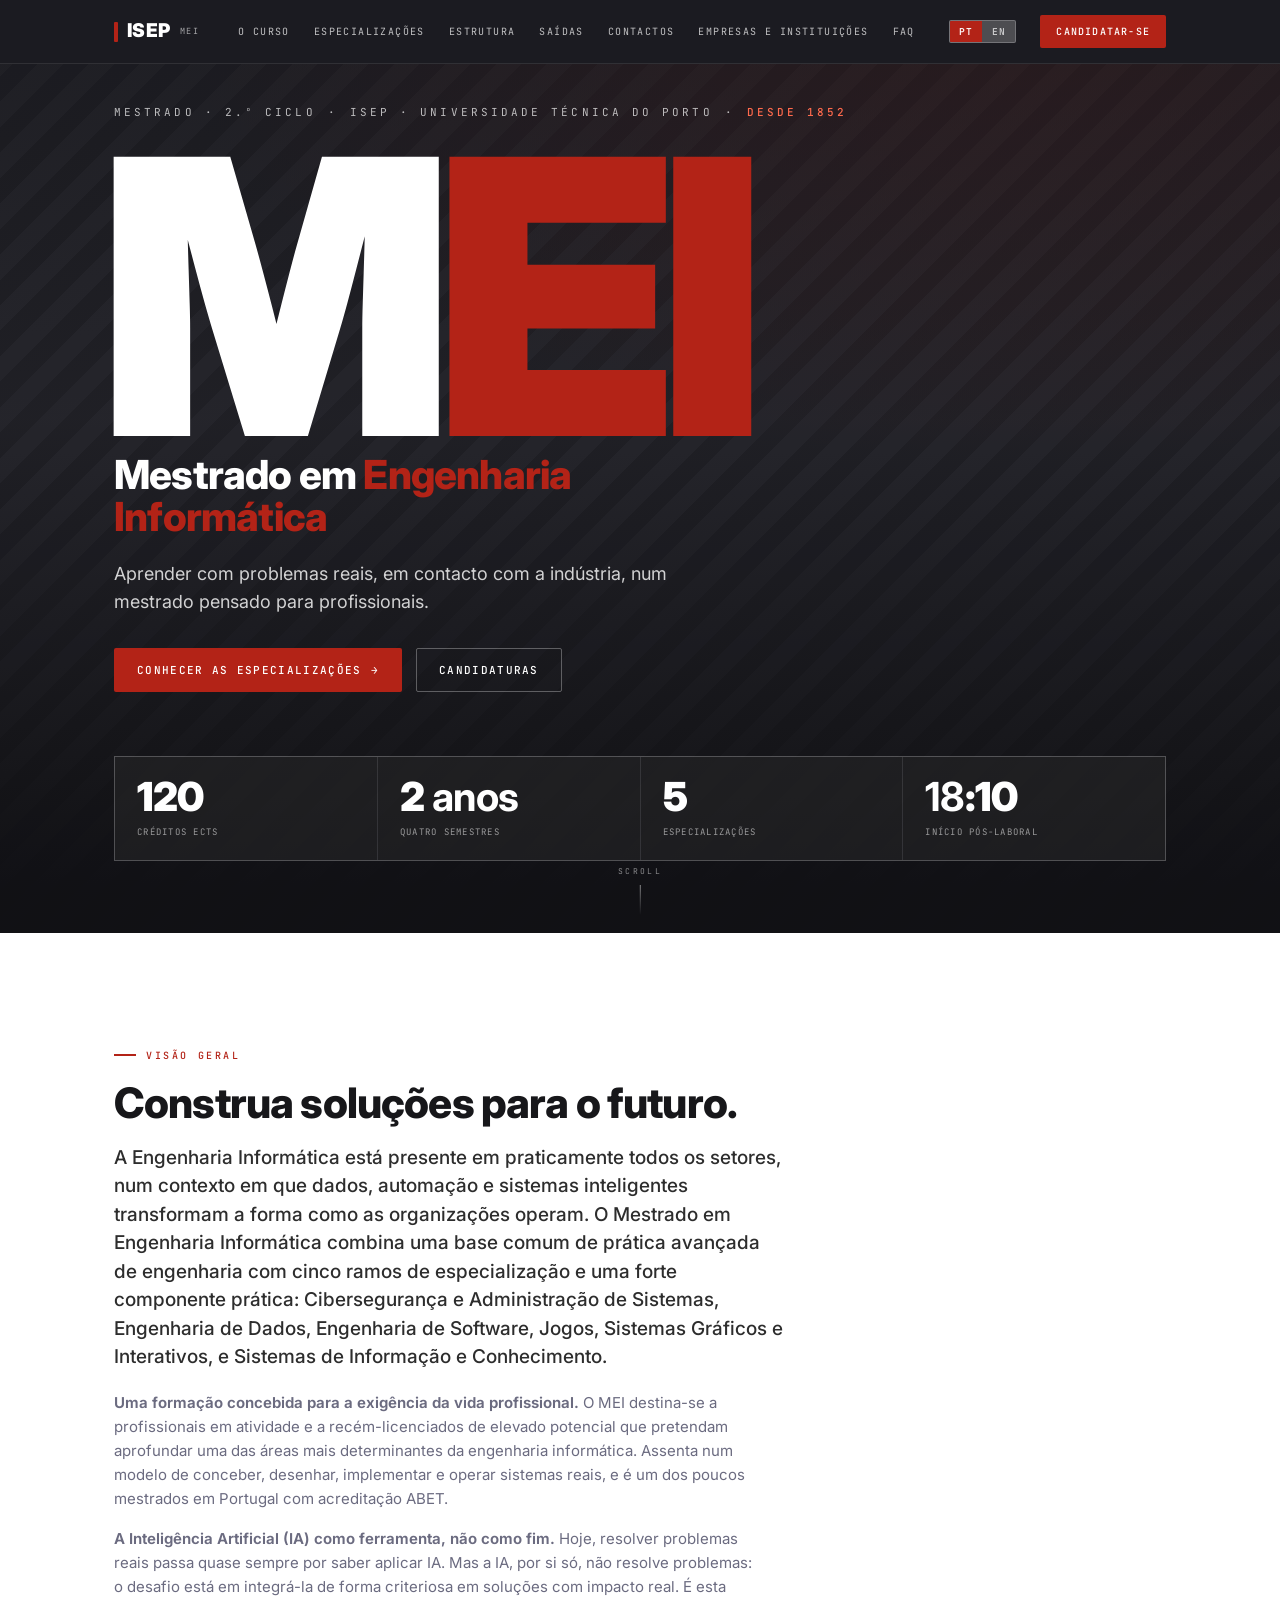
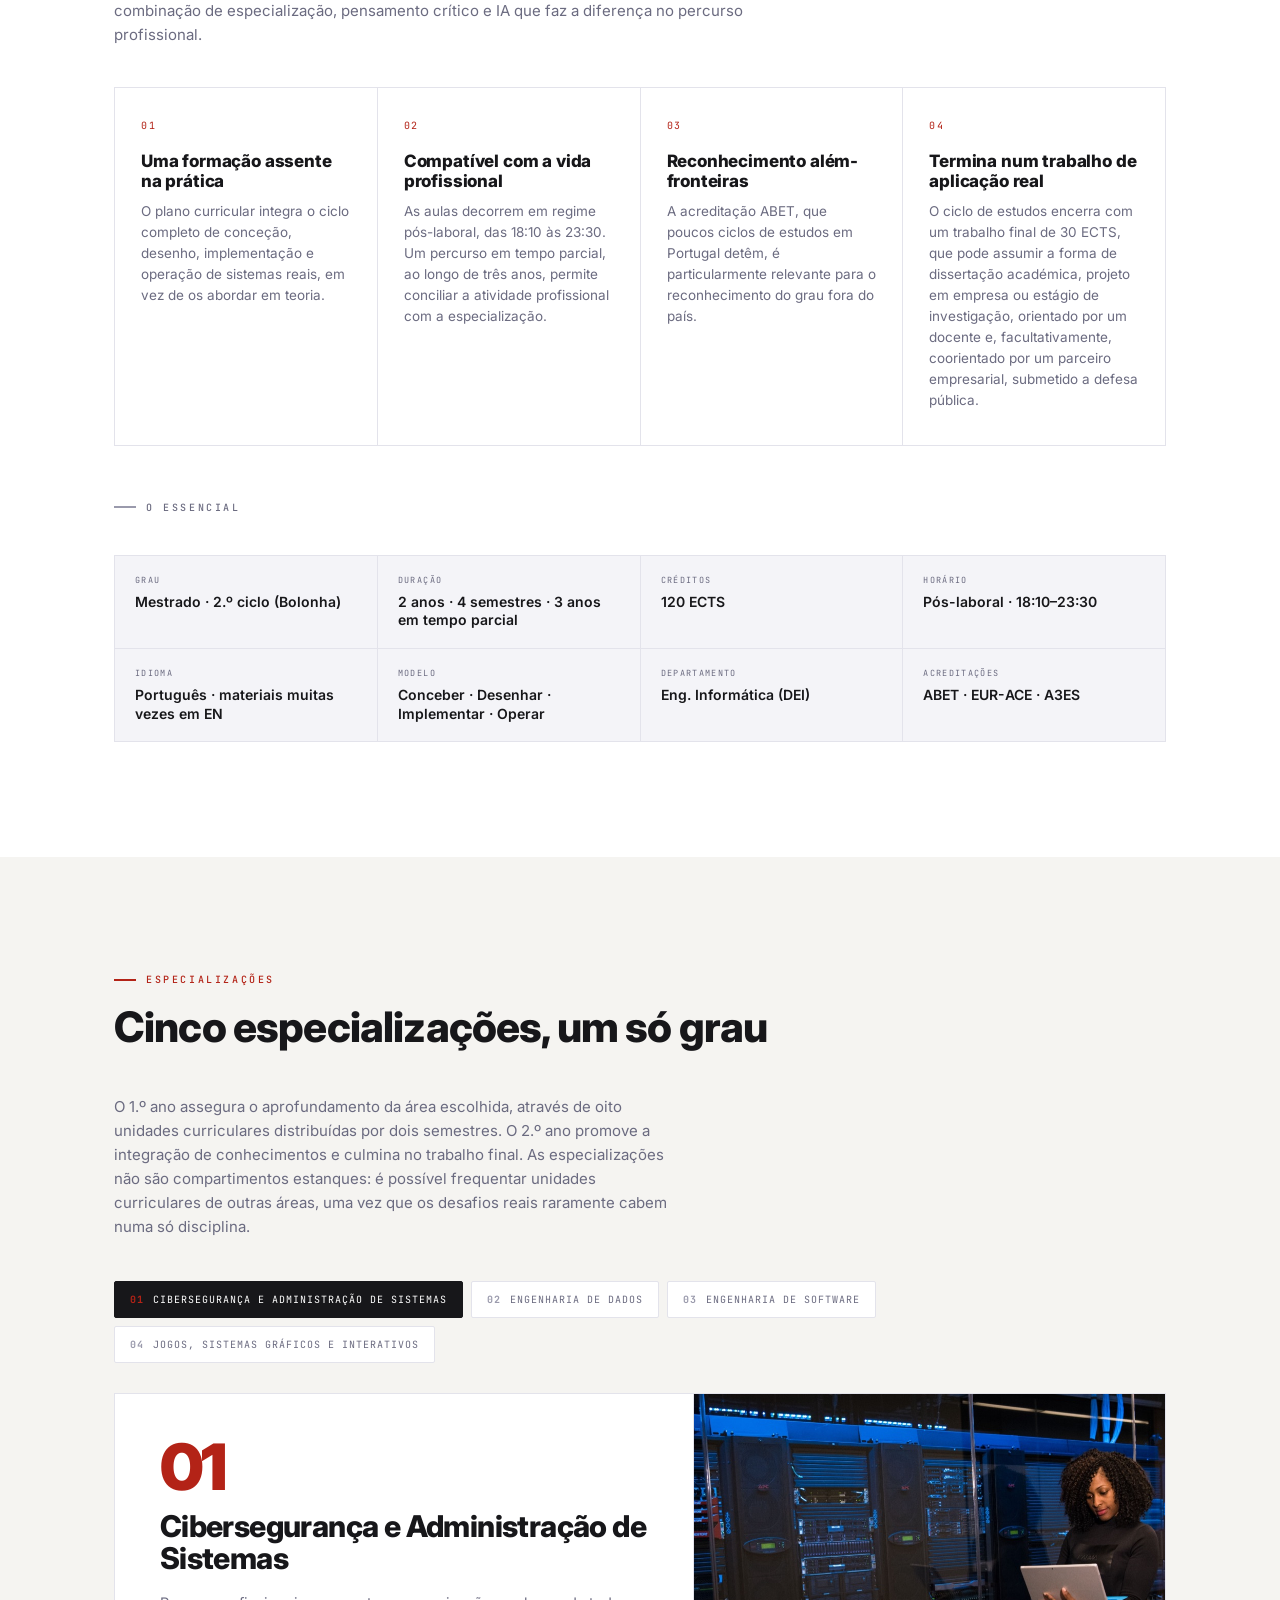
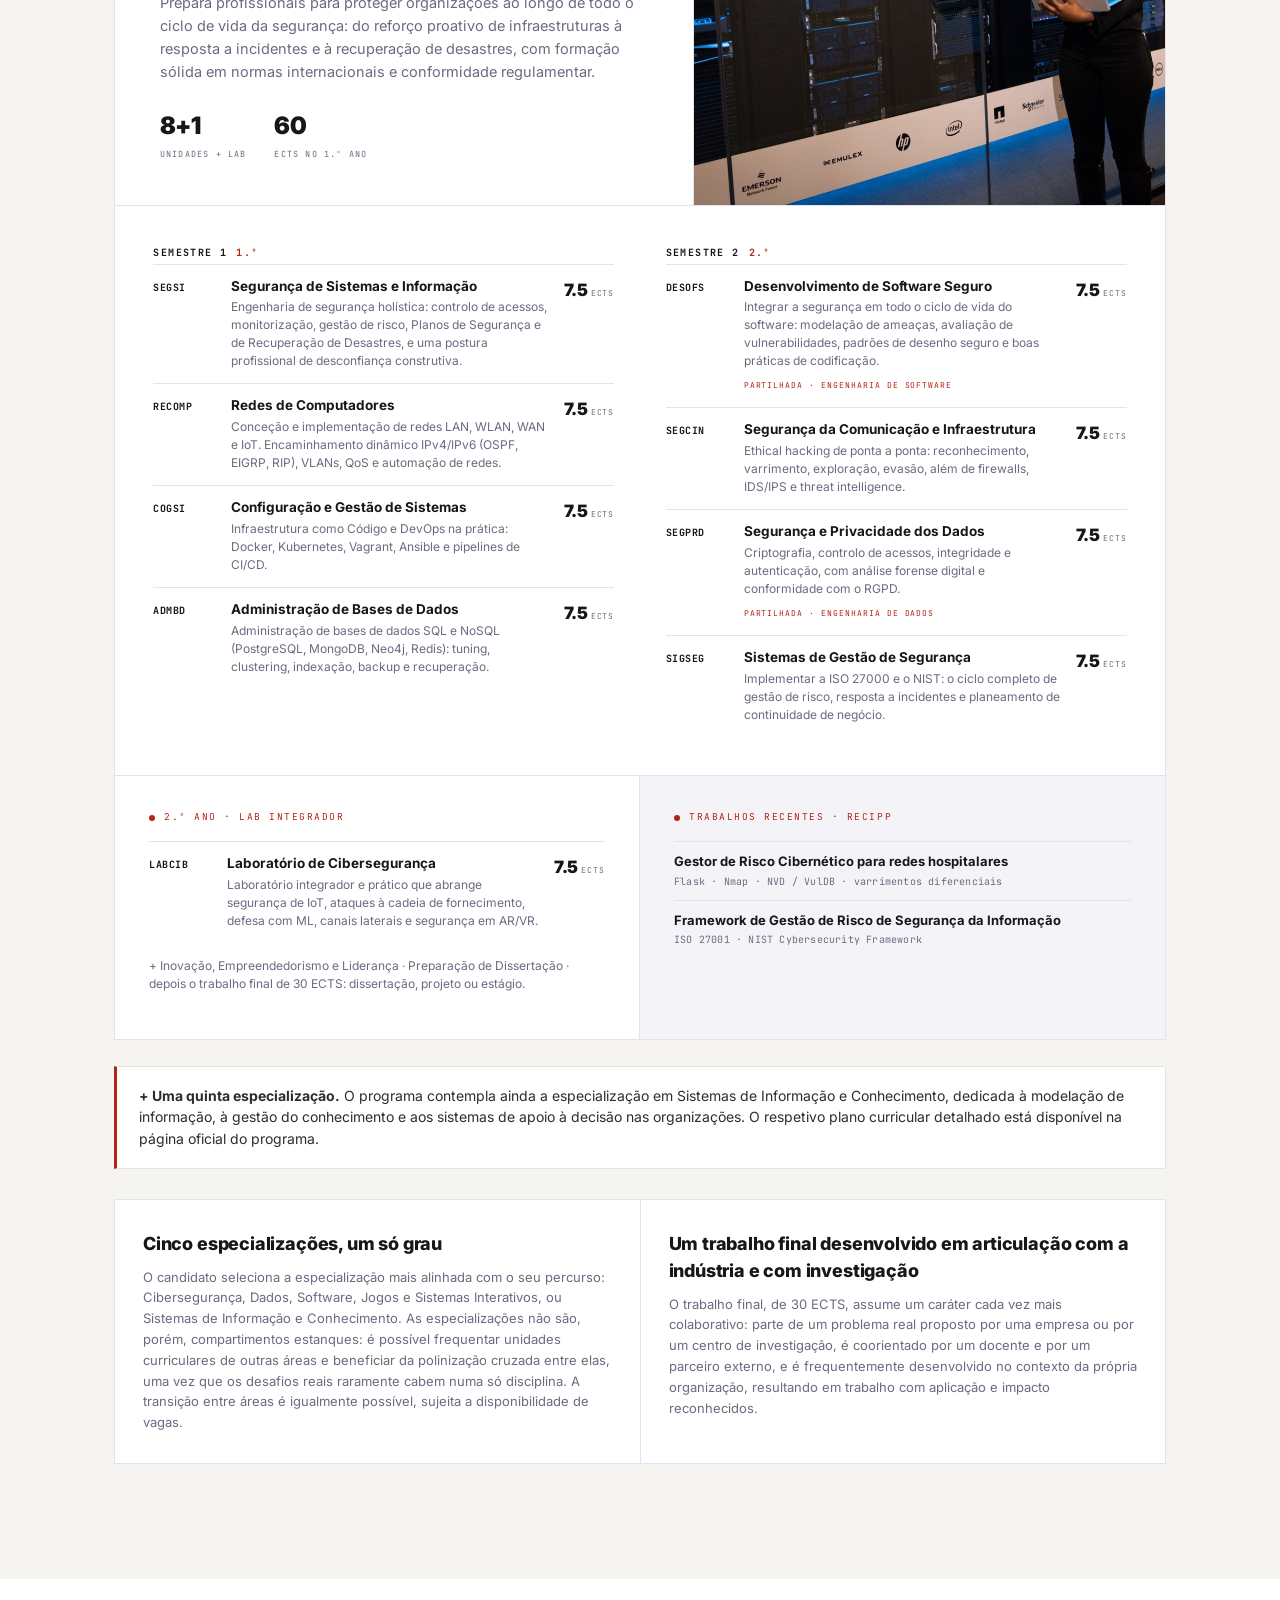
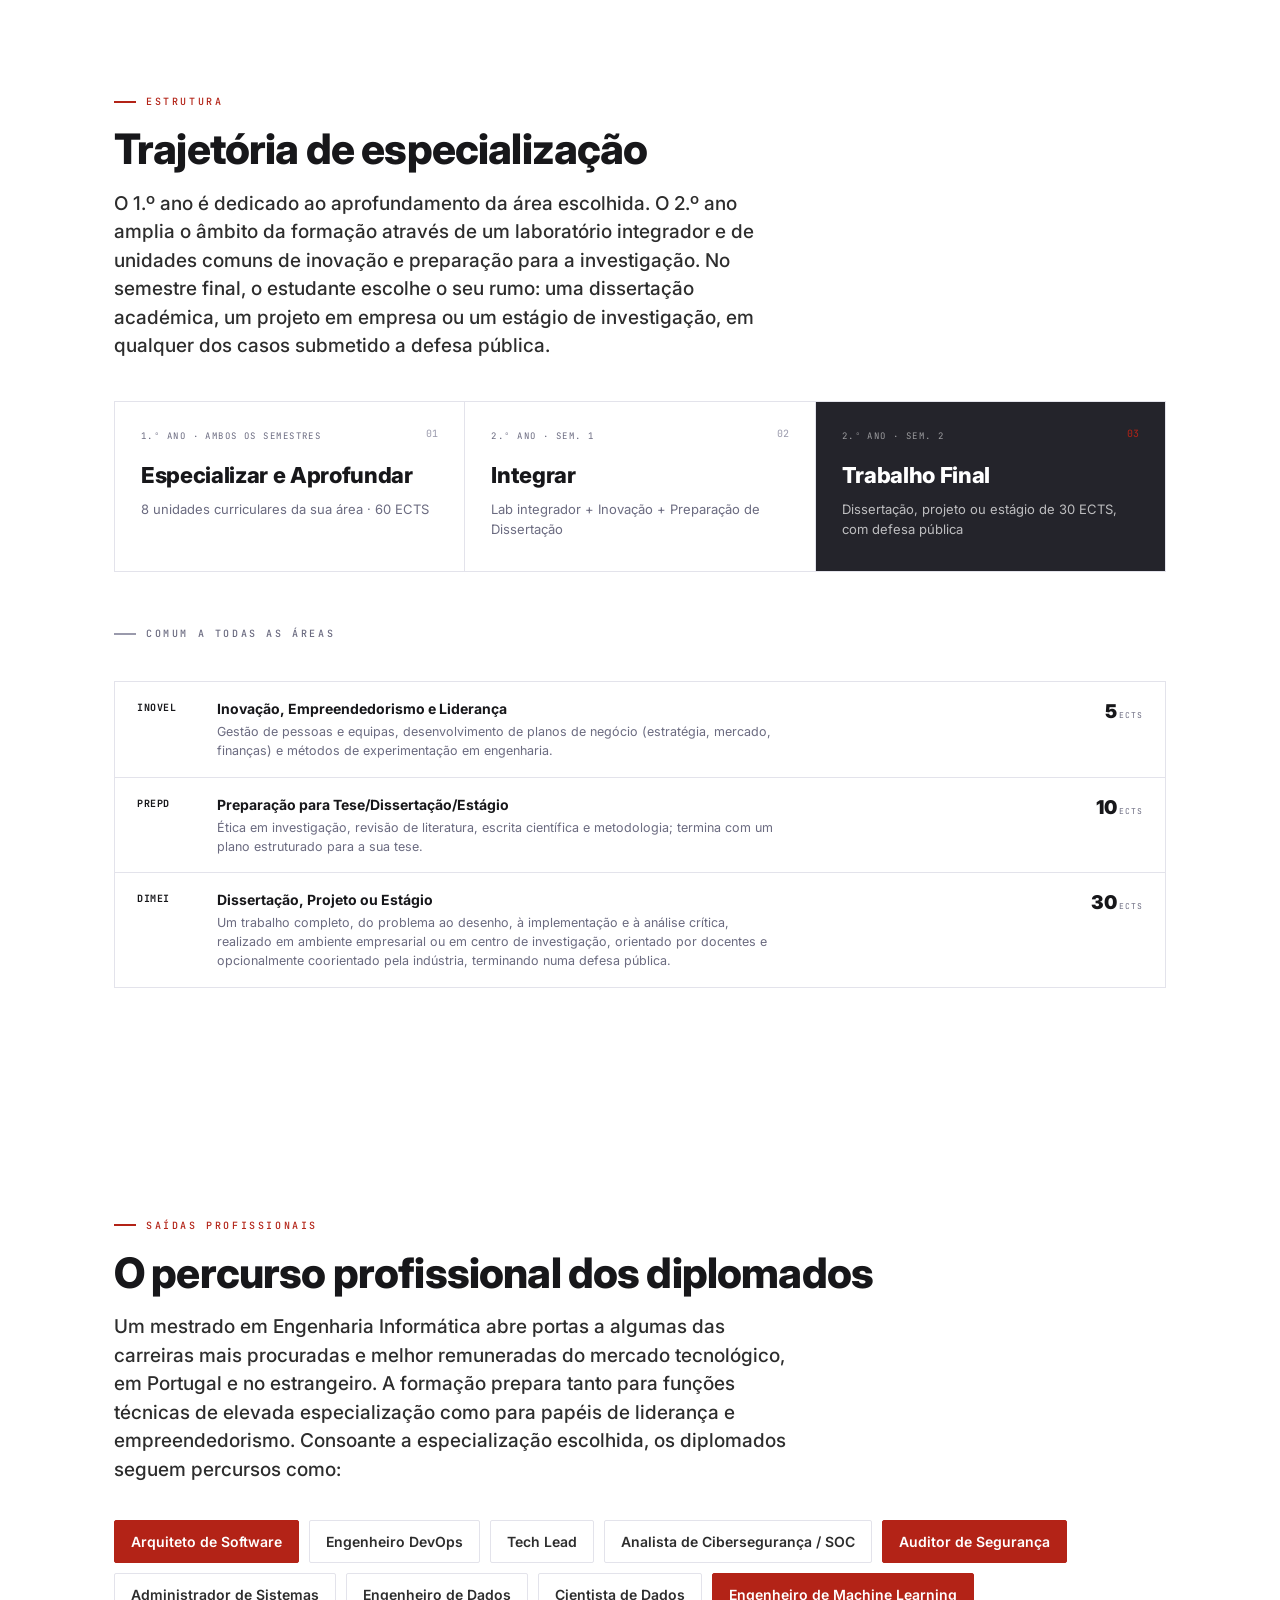
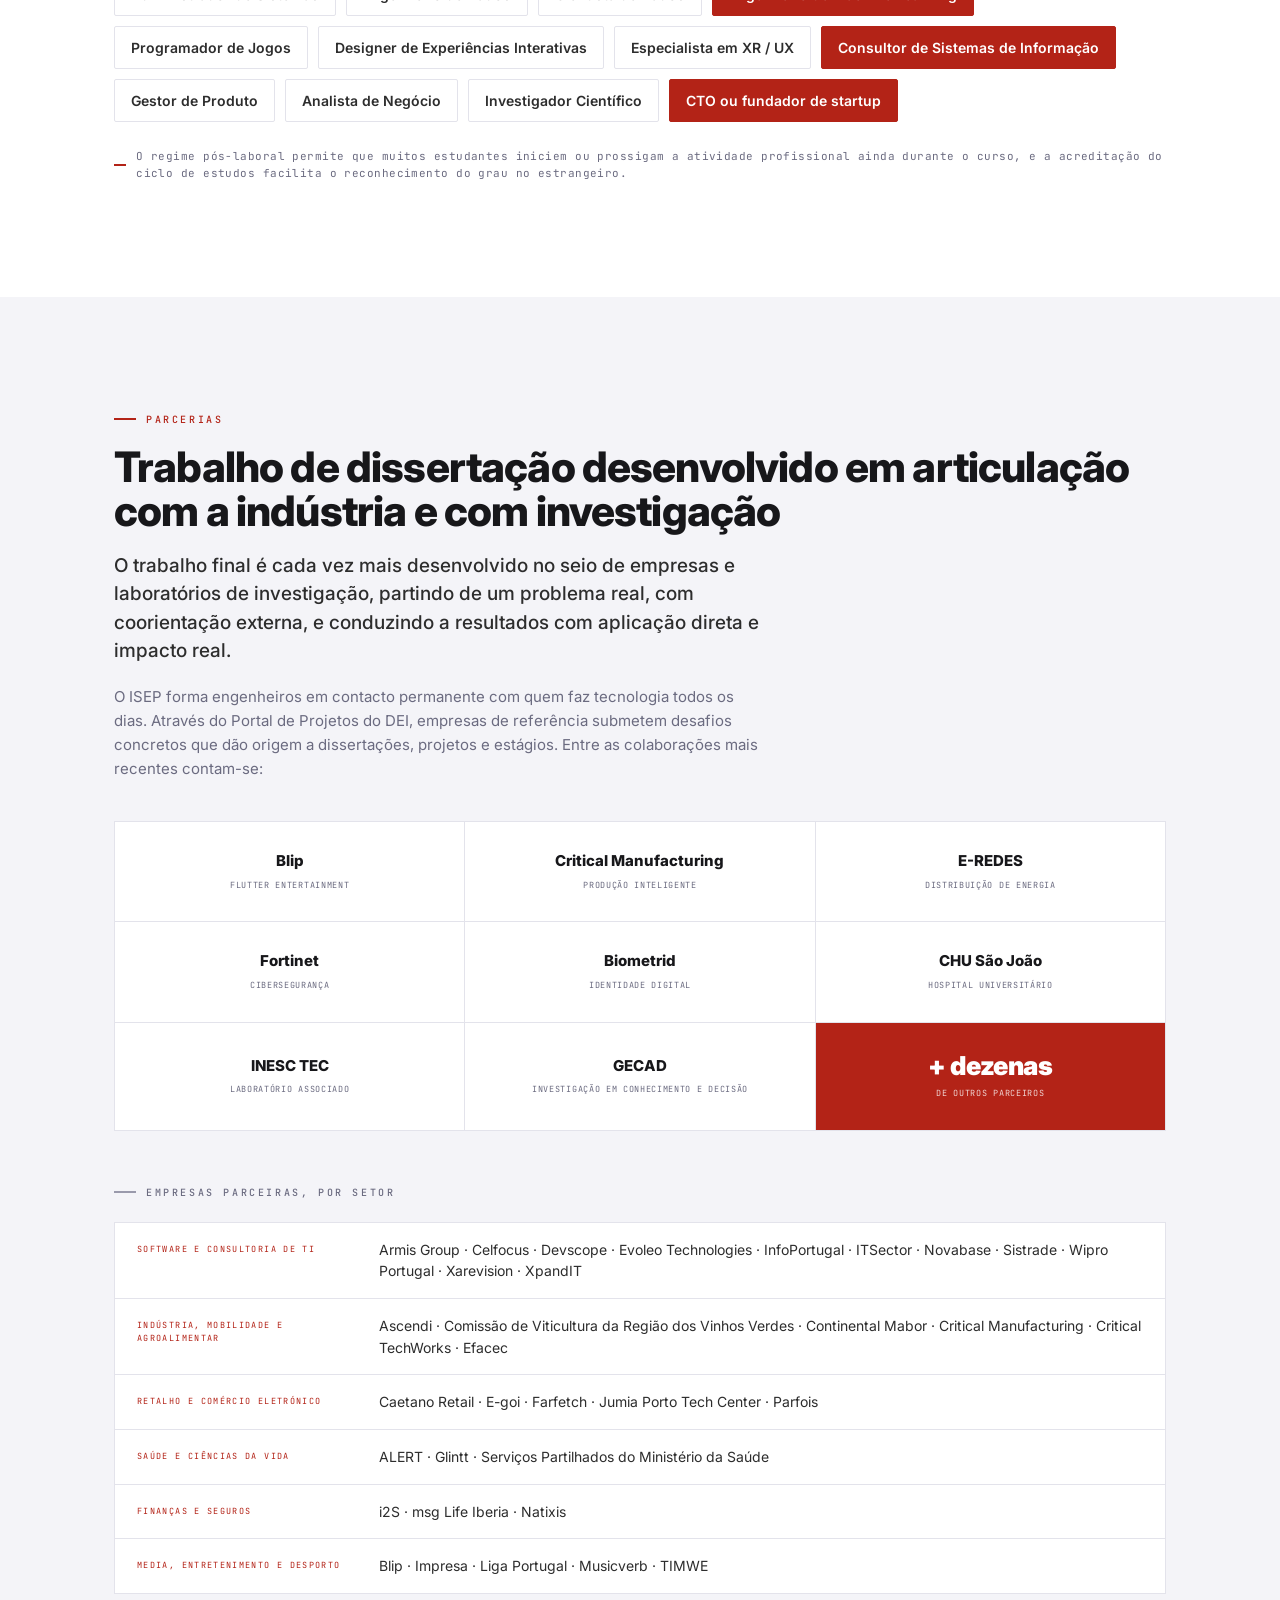
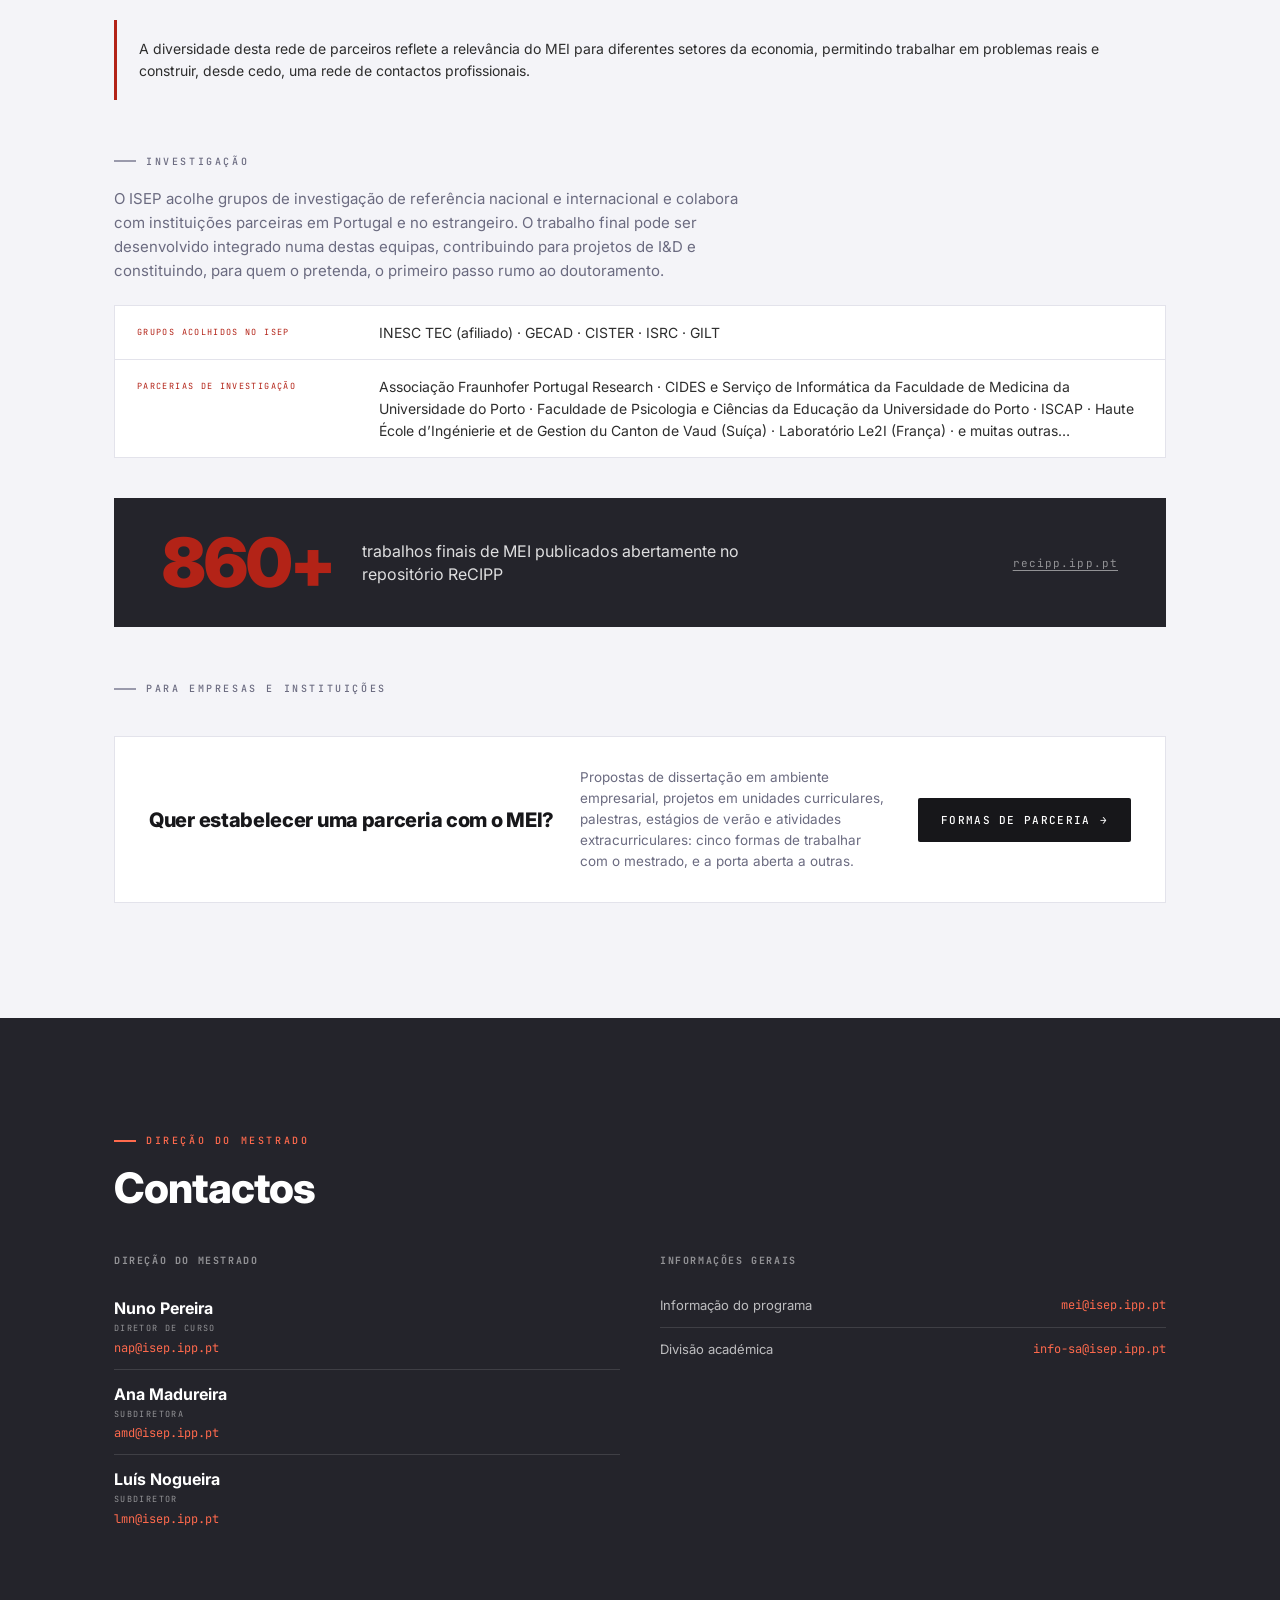
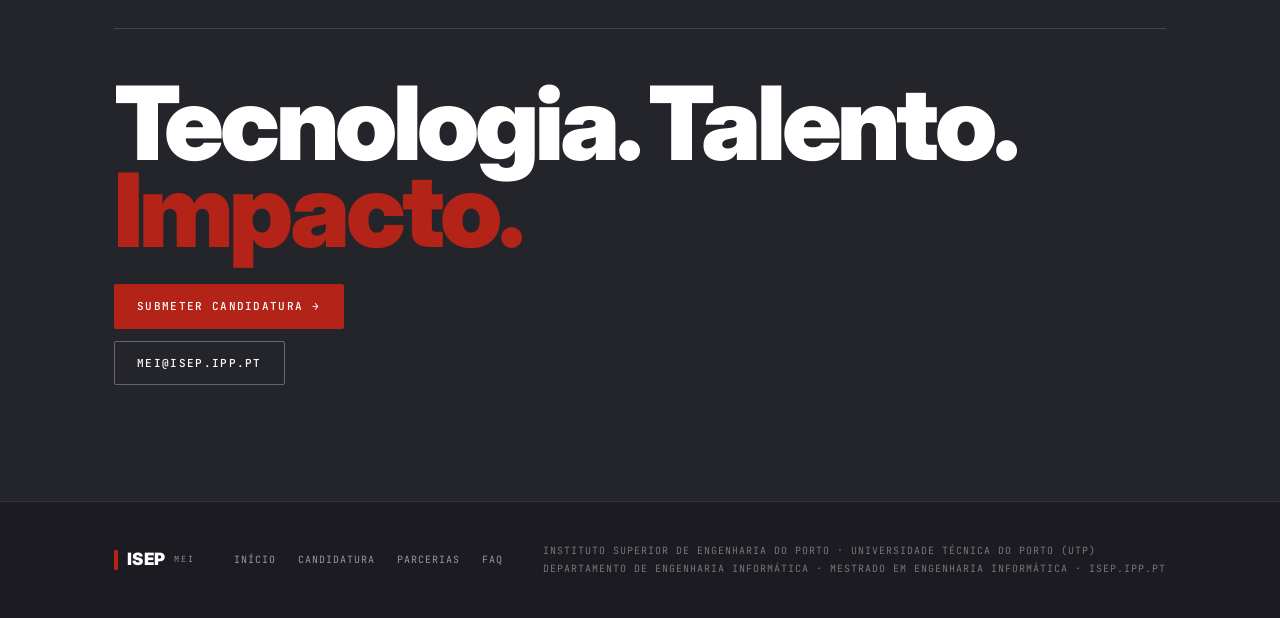
==== index.html @ 1ce11475 "first commit" ====
<!DOCTYPE html>
<html lang="pt">
<head>
<meta charset="utf-8">
<meta name="viewport" content="width=device-width, initial-scale=1">
<title data-i18n="meta.home">MEI · Mestrado em Engenharia Informática · ISEP</title>
<meta name="description" data-i18n-attr="content:meta.homeDesc" content="">
<link rel="stylesheet" href="styles.css">
<link rel="stylesheet" href="site.css">
</head>
<body data-page="home">

<div id="site-nav"></div>

<!-- ============ HERO ============ -->
<section class="hero" id="top">
  <div class="hero__hatch"></div>
  <div class="hero__inner">
    <div class="hero__kicker reveal in">
      <span data-i18n="hero.k1"></span><span>·</span><span data-i18n="hero.k2"></span><span>·</span><b data-i18n="hero.k3"></b>
    </div>
    <h1 class="hero__mei reveal in" data-d="1">M<span>EI</span></h1>
    <p class="hero__title reveal in" data-d="2" data-i18n="hero.title"></p>
    <p class="hero__intro reveal in" data-d="3" data-i18n="hero.intro"></p>
    <div class="hero__actions reveal in" data-d="3">
      <a class="btn btn--primary" href="#especializacoes"><span data-i18n="hero.ctaSpec"></span> <span class="arr">→</span></a>
      <a class="btn btn--ghost-light" href="candidatura.html" data-i18n="hero.ctaApply"></a>
    </div>
    <div class="hero__stats reveal in" data-d="3">
      <div class="hero__stat"><div class="n">120</div><div class="l" data-i18n="hero.s1"></div></div>
      <div class="hero__stat"><div class="n" data-i18n="hero.s2n"></div><div class="l" data-i18n="hero.s2"></div></div>
      <div class="hero__stat"><div class="n">5</div><div class="l" data-i18n="hero.s3"></div></div>
      <div class="hero__stat"><div class="n"><b>18</b>:10</div><div class="l" data-i18n="hero.s4"></div></div>
    </div>
  </div>
  <div class="scrollcue"><span data-i18n="hero.scroll"></span><span class="ln"></span></div>
</section>

<!-- ============ O CURSO / PILLARS ============ -->
<section class="section" id="curso">
  <div class="wrap">
    <p class="eyebrow reveal" data-i18n="curso.eyebrow"></p>
    <h2 class="h-lg reveal" data-i18n="curso.h2"></h2>
    <p class="lead reveal" style="margin-top:18px;" data-i18n="curso.lead">A Engenharia Informática está presente em praticamente todos os setores, num contexto em que dados, automação e sistemas inteligentes transformam a forma como as organizações operam. O Mestrado em Engenharia Informática combina uma base comum de prática avançada de engenharia com cinco ramos de especialização e uma forte componente prática: Cibersegurança e Administração de Sistemas, Engenharia de Dados, Engenharia de Software, Jogos, Sistemas Gráficos e Interativos, e Sistemas de Informação e Conhecimento.</p>
    <p class="body reveal" style="margin-top:16px;max-width:72ch;" data-i18n="curso.p1"><span class="lede">Uma formação concebida para a exigência da vida profissional.</span> O MEI destina-se a profissionais em atividade e a recém-licenciados de elevado potencial que pretendam aprofundar uma das áreas mais determinantes da engenharia informática. Assenta num modelo de conceber, desenhar, implementar e operar sistemas reais, e é um dos poucos mestrados em Portugal com acreditação ABET.</p>
    <p class="body reveal" style="margin-top:16px;max-width:72ch;" data-i18n="curso.p2"><span class="lede">A Inteligência Artificial (IA) como ferramenta, não como fim.</span> Hoje, resolver problemas reais passa quase sempre por saber aplicar IA. Mas a IA, por si só, não resolve problemas: o desafio está em integrá-la de forma criteriosa em soluções com impacto real. É esta combinação de especialização, pensamento crítico e IA que faz a diferença no percurso profissional.</p>
    <div class="pillars" id="pillars"></div>
    <p class="eyebrow muted reveal" style="margin-top:54px;" data-i18n="curso.glance"></p>
    <div class="glance" id="glance"></div>
  </div>
</section>

<!-- ============ ESPECIALIZAÇÕES ============ -->
<section class="section spec" id="especializacoes">
  <div class="wrap">
    <div class="spec__head">
      <div>
        <p class="eyebrow reveal" data-i18n="spec.eyebrow"></p>
        <h2 class="h-lg reveal" data-i18n="spec.h2"></h2>
      </div>
      <p class="body reveal" style="margin-bottom:4px;" data-i18n="spec.body">O 1.º ano assegura o aprofundamento da área escolhida, através de oito unidades curriculares distribuídas por dois semestres. O 2.º ano promove a integração de conhecimentos e culmina no trabalho final. As especializações não são compartimentos estanques: é possível frequentar unidades curriculares de outras áreas, uma vez que os desafios reais raramente cabem numa só disciplina.</p>
    </div>
    <div class="spec__tabs reveal" id="specTabs" role="tablist"></div>
    <div id="specPanel"></div>
    <div class="fifth-note reveal" id="fifthNote"></div>
    <div class="adv reveal" id="adv"></div>
  </div>
</section>

<!-- ============ ESTRUTURA ============ -->
<section class="section" id="estrutura">
  <div class="wrap">
    <p class="eyebrow reveal" data-i18n="estrutura.eyebrow"></p>
    <h2 class="h-lg reveal" data-i18n="estrutura.h2"></h2>
    <p class="lead reveal" style="margin-top:18px;" data-i18n="estrutura.lead">O 1.º ano é dedicado ao aprofundamento da área escolhida. O 2.º ano amplia o âmbito da formação através de um laboratório integrador e de unidades comuns de inovação e preparação para a investigação. No semestre final, o estudante escolhe o seu rumo: uma dissertação académica, um projeto em empresa ou um estágio de investigação, em qualquer dos casos submetido a defesa pública.</p>
    <div class="arc reveal">
      <div class="arc__cell"><div class="arc__step">01</div><div class="arc__sem" data-i18n="estrutura.a1sem"></div><div class="arc__big" data-i18n="estrutura.a1big"></div><div class="arc__sub" data-i18n="estrutura.a1sub"></div></div>
      <div class="arc__cell"><div class="arc__step">02</div><div class="arc__sem" data-i18n="estrutura.a2sem"></div><div class="arc__big" data-i18n="estrutura.a2big"></div><div class="arc__sub" data-i18n="estrutura.a2sub"></div></div>
      <div class="arc__cell accent"><div class="arc__step">03</div><div class="arc__sem" data-i18n="estrutura.a3sem"></div><div class="arc__big" data-i18n="estrutura.a3big"></div><div class="arc__sub" data-i18n="estrutura.a3sub"></div></div>
    </div>
    <p class="eyebrow muted reveal" style="margin-top:54px;" data-i18n="estrutura.common"></p>
    <div class="common" id="common"></div>
  </div>
</section>

<!-- ============ SAÍDAS ============ -->
<section class="section" id="saidas">
  <div class="wrap">
    <p class="eyebrow reveal" data-i18n="saidas.eyebrow"></p>
    <h2 class="h-lg reveal" data-i18n="saidas.h2"></h2>
    <p class="lead reveal" id="careersLead" style="margin-top:18px;"></p>
    <div class="chips reveal" id="chips"></div>
    <div class="careers__note reveal" id="careersNote"></div>
  </div>
</section>

<!-- ============ PARCEIROS ============ -->
<section class="section partners" id="parceiros">
  <div class="wrap">
    <p class="eyebrow reveal" data-i18n="parceiros.eyebrow"></p>
    <h2 class="h-lg reveal" data-i18n="parceiros.h2"></h2>
    <p class="lead reveal" style="margin-top:18px;" data-i18n="parceiros.lead">O trabalho final é cada vez mais desenvolvido no seio de empresas e laboratórios de investigação, partindo de um problema real, com coorientação externa, e conduzindo a resultados com aplicação e impacto reconhecidos.</p>
    <p class="body reveal" id="partnersLead" style="margin-top:16px;max-width:72ch;"></p>
    <div class="partner-wall" id="partnerWall"></div>

    <p class="eyebrow muted reveal" style="margin-top:54px;" data-i18n="parceiros.sectors"></p>
    <div class="sectors reveal" id="sectors"></div>
    <div class="callout reveal" id="sectorsNote"></div>

    <p class="eyebrow muted reveal" style="margin-top:54px;" data-i18n="parceiros.research"></p>
    <p class="body reveal" id="researchLead" style="margin-top:14px;max-width:72ch;"></p>
    <div class="sectors reveal" id="research"></div>

    <div class="repo reveal" id="repo"></div>

    <p class="eyebrow muted reveal" style="margin-top:54px;" data-i18n="parceiros.coopEyebrow"></p>
    <div class="coop-teaser reveal">
      <div class="coop-teaser__t" data-i18n="parceiros.coopH"></div>
      <div class="coop-teaser__d" data-i18n="parceiros.coopD"></div>
      <a class="btn btn--dark" href="cooperacao.html"><span data-i18n="parceiros.coopCta"></span> <span class="arr">→</span></a>
    </div>
  </div>
</section>

<!-- ============ CONTACTOS / CLOSING ============ -->
<section class="section closing" id="contactos">
  <div class="wrap">
    <p class="eyebrow reveal" data-i18n="contactos.eyebrow"></p>
    <h2 class="h-lg reveal" style="color:#fff;" data-i18n="contactos.h2"></h2>
    <div class="contact-grid reveal" id="contactGrid"></div>
    <div class="closing__cta reveal">
      <div class="closing__big" data-i18n="contactos.closingBig"></div>
      <div class="closing__actions">
        <a class="btn btn--primary" href="candidatura.html"><span data-i18n="contactos.ctaApply"></span> <span class="arr">→</span></a>
        <a class="btn btn--ghost-light" href="mailto:mei@isep.ipp.pt">mei@isep.ipp.pt</a>
      </div>
    </div>
  </div>
</section>

<!-- ============ FOOTER ============ -->
<div id="site-footer"></div>

<script src="content.js"></script>
<script src="content.en.js"></script>
<script src="i18n.js"></script>
<script src="nav.js"></script>
<script src="reveal.js"></script>
<script src="render.js"></script>
</body>
</html>
---- styles.css ----
/* ============================================================
   MEI · ISEP Brochure Design System
   Global entry point — consumers link THIS file only.
   Keep this file a list of @imports; no rules inline.
   ============================================================ */
@import "./css/fonts.css";
@import "./css/colors.css";
@import "./css/typography.css";
@import "./css/spacing.css";
---- site.css ----
/* ============================================================
   MEI · ISEP — Website layer
   Built on the brochure design system tokens (css/*.css via
   styles.css). This file adds web-only concerns: sticky nav,
   full-bleed hero, scroll rhythm, reveals, responsive behaviour.
   The house style is unchanged: one accent (ISEP red), mono
   eyebrows, heavy Inter display, square hairline structure.
   ============================================================ */

*, *::before, *::after { box-sizing: border-box; }
html { scroll-behavior: smooth; -webkit-text-size-adjust: 100%; }
@media (prefers-reduced-motion: reduce) { html { scroll-behavior: auto; } }
body {
  margin: 0;
  font-family: var(--font-sans);
  color: var(--ink-700);
  background: var(--paper);
  line-height: var(--leading-body);
  -webkit-font-smoothing: antialiased;
  text-rendering: optimizeLegibility;
}
img { max-width: 100%; display: block; }
a { color: inherit; text-decoration: none; }
:focus-visible { outline: 2px solid var(--mei-red); outline-offset: 3px; }

/* ---- Shared rhythm ---- */
:root {
  --maxw: 1180px;
  --gutter: clamp(20px, 5vw, 72px);
  --nav-h: 64px;
  --sec-pad: clamp(64px, 9vw, 132px);

  /* Dark surfaces. Kept separate from --ink-900 / --stage-black, which are
     also text colours: these lift the large dark sections a step without
     lightening every heading on the page. --deep stays a step below --dark
     so cards and mats still read as nested inside a dark section. */
  --surface-dark: #24242B;
  --surface-dark-deep: #1B1B21;
  --hatch-dark-a: #33333B;
  --hatch-dark-b: #2A2A31;
}
.wrap { max-width: var(--maxw); margin: 0 auto; padding-inline: var(--gutter); }
.section { padding-block: var(--sec-pad); }
.section--tight { padding-block: clamp(48px, 6vw, 84px); }

/* ---- Eyebrow (mono kicker) ---- */
.eyebrow {
  font-family: var(--font-mono);
  font-size: 10px;
  letter-spacing: 0.26em;
  text-transform: uppercase;
  font-weight: 500;
  color: var(--mei-red);
  margin: 0 0 18px;
  display: flex;
  align-items: center;
  gap: 10px;
}
.eyebrow::before {
  content: "";
  width: 22px; height: 2px;
  background: var(--mei-red);
  display: inline-block;
}
.eyebrow.muted { color: var(--ink-500); }
.eyebrow.muted::before { background: var(--ink-300); }
.on-dark .eyebrow, .eyebrow.on-dark { color: #ff6a4d; }
.on-dark .eyebrow::before { background: #ff6a4d; }

/* ---- Headings ---- */
.h-xl { font-weight: 900; font-size: clamp(34px, 5.2vw, 60px); line-height: 1.02; letter-spacing: -0.025em; color: var(--ink-900); margin: 0; }
.h-lg { font-weight: 800; font-size: clamp(27px, 3.6vw, 42px); line-height: 1.06; letter-spacing: -0.02em; color: var(--ink-900); margin: 0; }
.h-md { font-weight: 800; font-size: clamp(20px, 2.2vw, 26px); line-height: 1.1; letter-spacing: -0.015em; color: var(--ink-900); margin: 0; }
.lead { font-size: clamp(16px, 1.5vw, 19px); line-height: 1.5; font-weight: 500; color: var(--ink-700); max-width: 56ch; }
.body { font-size: 15px; line-height: 1.6; color: var(--ink-500); max-width: 62ch; }
/* Grey run-in phrase opening a paragraph. Weighted so it still reads as a
   lead-in inside .body, which is already --ink-500. */
.lede { color: var(--ink-500); font-weight: 650; }
.text-accent { color: var(--mei-red); }

/* ============================================================
   NAV
   ============================================================ */
/* The bar is never transparent, in either state: over the dark hero it is a
   solid dark band with light type, and from the first light section onward it
   flips to solid paper with dark type. nav.js owns the .scrolled flip. */
.nav {
  position: fixed; top: 0; left: 0; right: 0; z-index: 100;
  height: var(--nav-h);
  display: flex; align-items: center;
  background: var(--surface-dark-deep);
  transition: background .35s ease, border-color .35s ease, box-shadow .35s ease;
  border-bottom: 1px solid rgba(255,255,255,.09);
}
.nav.scrolled {
  background: var(--paper);
  border-bottom-color: var(--line);
  box-shadow: 0 1px 12px rgba(15,15,18,.06);
}
.nav__inner { max-width: var(--maxw); margin: 0 auto; padding-inline: var(--gutter); width: 100%; display: flex; align-items: center; gap: 24px; }
.brand { display: flex; align-items: center; gap: 9px; margin-right: auto; }
.brand__bar { width: 4px; height: 20px; background: var(--mei-red); border-radius: 1px; }
.brand__isep { font-weight: 900; font-size: 19px; letter-spacing: .02em; color: #fff; transition: color .35s ease; }
.brand__sub { font-family: var(--font-mono); font-size: 8.5px; letter-spacing: .2em; text-transform: uppercase; color: rgba(255,255,255,.6); transition: color .35s ease; }
.nav.scrolled .brand__isep { color: var(--ink-900); }
.nav.scrolled .brand__sub { color: var(--ink-500); }
.nav__links { display: flex; align-items: center; gap: 4px; }
.nav__link {
  font-family: var(--font-mono); font-size: 10px; letter-spacing: .14em; text-transform: uppercase; white-space: nowrap;
  color: rgba(255,255,255,.72); padding: 8px 10px; border-radius: 2px; transition: color .25s ease, background .25s ease; position: relative;
}
.nav__link:hover { color: #fff; }
.nav.scrolled .nav__link { color: var(--ink-500); }
.nav.scrolled .nav__link:hover { color: var(--ink-900); }
.nav__link.active { color: #fff; }
.nav.scrolled .nav__link.active { color: var(--mei-red); }
.nav__link.active::after {
  content: ""; position: absolute; left: 11px; right: 11px; bottom: 2px; height: 2px; background: var(--mei-red);
}
.nav__cta {
  font-family: var(--font-mono); font-size: 10px; letter-spacing: .12em; text-transform: uppercase; font-weight: 500;
  background: var(--mei-red); color: #fff; padding: 9px 16px; border-radius: 2px; white-space: nowrap;
  transition: background .2s ease, transform .2s ease;
}
.nav__cta:hover { background: var(--mei-red-deep); transform: translateY(-1px); }
/* ---- Language switch ---- */
.langsw { display: flex; align-items: center; gap: 1px; background: rgba(255,255,255,.22); border: 1px solid rgba(255,255,255,.22); border-radius: 2px; overflow: hidden; flex: 0 0 auto; }
.langsw__b {
  font-family: var(--font-mono); font-size: 9.5px; letter-spacing: .12em; font-weight: 600;
  background: transparent; color: rgba(255,255,255,.72); border: 0; cursor: pointer;
  padding: 6px 9px; line-height: 1; transition: background .2s ease, color .2s ease;
}
.langsw__b:hover { color: #fff; }
.langsw__b.active { background: var(--mei-red); color: #fff; }
.nav.scrolled .langsw { background: var(--line); border-color: var(--line); }
.nav.scrolled .langsw__b { color: var(--ink-500); }
.nav.scrolled .langsw__b:hover { color: var(--ink-900); }
.nav.scrolled .langsw__b.active { background: var(--mei-red); color: #fff; }

.nav__burger { display: none; flex-direction: column; gap: 4px; background: none; border: 0; cursor: pointer; padding: 8px; }
.nav__burger span { width: 22px; height: 2px; background: #fff; transition: background .35s ease; }
.nav.scrolled .nav__burger span { background: var(--ink-900); }

/* ============================================================
   HERO (editorial dark cut)
   ============================================================ */
.hero {
  position: relative; min-height: 100svh; display: flex; align-items: flex-end;
  background: var(--surface-dark-deep); color: #fff; overflow: hidden;
  padding-top: calc(var(--nav-h) + 40px); padding-bottom: clamp(40px, 6vw, 72px);
}
.hero__hatch {
  position: absolute; inset: 0;
  background:
    radial-gradient(120% 90% at 80% 0%, rgba(179,35,23,.22), transparent 55%),
    repeating-linear-gradient(135deg, var(--hatch-dark-a) 0 18px, var(--hatch-dark-b) 18px 36px);
  opacity: .9;
}
.hero__hatch::after {
  content: ""; position: absolute; inset: 0;
  background: linear-gradient(to top, rgba(15,15,18,.96) 4%, rgba(15,15,18,.35) 55%, rgba(15,15,18,.55) 100%);
}
.hero__inner { position: relative; z-index: 2; width: 100%; max-width: var(--maxw); margin: 0 auto; padding-inline: var(--gutter); }
.hero__kicker { font-family: var(--font-mono); font-size: 11px; letter-spacing: .28em; text-transform: uppercase; color: rgba(255,255,255,.7); margin-bottom: 26px; display: flex; align-items: center; gap: 12px; flex-wrap: wrap; }
.hero__kicker b { color: #ff6a4d; font-weight: 500; }
.hero__mei { font-weight: 900; font-size: clamp(140px, 30vw, 440px); line-height: .78; letter-spacing: -0.05em; margin: 0 0 8px -0.04em; }
.hero__mei span { color: var(--mei-red); }
.hero__title { font-weight: 800; font-size: clamp(22px, 3.4vw, 40px); letter-spacing: -0.02em; line-height: 1.05; margin: 0 0 22px; max-width: 18ch; }
.hero__intro { font-size: clamp(15px, 1.5vw, 18px); line-height: 1.55; color: rgba(255,255,255,.8); max-width: 54ch; font-weight: 400; }
.hero__actions { display: flex; flex-wrap: wrap; gap: 14px; margin-top: 32px; }
.hero__stats {
  display: grid; grid-template-columns: repeat(4, 1fr); gap: 1px;
  margin-top: clamp(40px, 6vw, 64px); border: 1px solid rgba(255,255,255,.14); background: rgba(255,255,255,.14);
}
.hero__stat { background: rgba(15,15,18,.6); padding: 20px 22px; }
.hero__stat .n { font-weight: 900; font-size: clamp(28px, 3.4vw, 40px); letter-spacing: -.02em; line-height: 1; }
.hero__stat .l { font-family: var(--font-mono); font-size: 9px; letter-spacing: .14em; text-transform: uppercase; color: rgba(255,255,255,.55); margin-top: 9px; }
.scrollcue { position: absolute; left: 50%; bottom: 18px; transform: translateX(-50%); z-index: 3; font-family: var(--font-mono); font-size: 8px; letter-spacing: .3em; text-transform: uppercase; color: rgba(255,255,255,.5); display: flex; flex-direction: column; align-items: center; gap: 8px; }
.scrollcue .ln { width: 1px; height: 30px; background: linear-gradient(to bottom, rgba(255,255,255,.5), transparent); animation: cue 2.2s ease-in-out infinite; transform-origin: top; }
@keyframes cue { 0%,100% { transform: scaleY(.4); opacity:.4 } 50% { transform: scaleY(1); opacity:1 } }
@media (prefers-reduced-motion: reduce) { .scrollcue .ln { animation: none; } }

/* ---- Buttons ---- */
.btn { font-family: var(--font-mono); font-size: 11px; letter-spacing: .12em; text-transform: uppercase; font-weight: 500; padding: 13px 22px; border-radius: 2px; display: inline-flex; align-items: center; gap: 9px; cursor: pointer; border: 1px solid transparent; transition: background .2s ease, color .2s ease, transform .2s ease, border-color .2s ease; }
.btn .arr { transition: transform .2s ease; }
.btn:hover .arr { transform: translateX(3px); }
.btn--primary { background: var(--mei-red); color: #fff; }
.btn--primary:hover { background: var(--mei-red-deep); transform: translateY(-1px); }
.btn--ghost-light { background: transparent; color: #fff; border-color: rgba(255,255,255,.3); }
.btn--ghost-light:hover { border-color: #fff; background: rgba(255,255,255,.06); }
.btn--ghost { background: transparent; color: var(--ink-900); border-color: var(--line); }
.btn--ghost:hover { border-color: var(--ink-900); }
.btn--dark { background: var(--ink-900); color: #fff; }
.btn--dark:hover { background: #000; transform: translateY(-1px); }

/* ============================================================
   PILLARS
   ============================================================ */
.pillars { display: grid; grid-template-columns: repeat(4, 1fr); gap: 1px; background: var(--line); border: 1px solid var(--line); margin-top: 40px; }
.pillar { background: var(--paper); padding: 30px 26px 34px; }
.pillar__no { font-family: var(--font-mono); font-size: 10px; letter-spacing: .16em; color: var(--mei-red); margin-bottom: 18px; }
.pillar__t { font-weight: 800; font-size: 17px; letter-spacing: -.01em; color: var(--ink-900); margin: 0 0 10px; line-height: 1.2; }
.pillar__d { font-size: 13.5px; line-height: 1.55; color: var(--ink-500); margin: 0; }

/* ---- Glance strip ---- */
.glance { display: grid; grid-template-columns: repeat(4, 1fr); gap: 1px; background: var(--line); border: 1px solid var(--line); margin-top: 40px; }
.glance__cell { background: var(--soft); padding: 18px 20px; }
.glance__k { font-family: var(--font-mono); font-size: 8.5px; letter-spacing: .16em; text-transform: uppercase; color: var(--ink-500); margin-bottom: 7px; }
.glance__v { font-size: 14px; font-weight: 600; color: var(--ink-900); line-height: 1.3; }

/* ============================================================
   SPECIALIZATIONS
   ============================================================ */
.spec { background: var(--soft-warm); }
.spec__head { display: flex; justify-content: space-between; align-items: flex-end; gap: 30px; flex-wrap: wrap; }
.spec__tabs { display: flex; flex-wrap: wrap; gap: 8px; margin-top: 38px; }
.spec__tab {
  font-family: var(--font-mono); font-size: 10px; letter-spacing: .1em; text-transform: uppercase;
  display: flex; align-items: center; gap: 9px; padding: 11px 15px; border: 1px solid var(--line);
  background: var(--paper); color: var(--ink-500); border-radius: 2px; cursor: pointer; transition: all .2s ease; text-align: left;
}
.spec__tab .no { font-weight: 700; color: var(--ink-300); transition: color .2s ease; }
.spec__tab:hover { border-color: var(--ink-300); color: var(--ink-900); }
.spec__tab.active { background: var(--ink-900); border-color: var(--ink-900); color: #fff; }
.spec__tab.active .no { color: var(--mei-red); }

.spec__panel { margin-top: 30px; background: var(--paper); border: 1px solid var(--line); }
.spec__panelhead { display: grid; grid-template-columns: 1.1fr .9fr; }
.spec__intro { padding: clamp(28px, 3.5vw, 46px); }
.spec__no { font-weight: 900; font-size: 64px; line-height: .9; letter-spacing: -.04em; color: var(--mei-red); }
.spec__name { font-weight: 800; font-size: clamp(22px, 2.4vw, 30px); letter-spacing: -.02em; color: var(--ink-900); margin: 14px 0 16px; line-height: 1.08; }
.spec__blurb { font-size: 14.5px; line-height: 1.6; color: var(--ink-500); margin: 0; }
.spec__meta { display: flex; gap: 28px; margin-top: 24px; }
.spec__metaitem .n { font-weight: 900; font-size: 24px; color: var(--ink-900); letter-spacing: -.02em; }
.spec__metaitem .l { font-family: var(--font-mono); font-size: 8.5px; letter-spacing: .14em; text-transform: uppercase; color: var(--ink-500); margin-top: 4px; }
.spec__photo {
  position: relative; overflow: hidden;
  background: repeating-linear-gradient(135deg, var(--hatch-a) 0 16px, var(--hatch-b) 16px 32px);
  border-left: 1px solid var(--line); min-height: 240px;
}
.spec__photo img { position: absolute; inset: 0; width: 100%; height: 100%; object-fit: cover; }
/* The data-label caption only stands in for a missing image; once the real
   photo is there it is redundant, and it survives as the img's alt text. */
.spec__photo::after { content: attr(data-label); position: absolute; left: 18px; bottom: 16px; right: 18px; font-family: var(--font-mono); font-size: 9px; letter-spacing: .12em; text-transform: uppercase; color: var(--ink-300); background: rgba(255,255,255,.66); padding: 5px 9px; border-radius: 2px; }
.spec__photo.has-img::after { content: none; }

.spec__courses { border-top: 1px solid var(--line); padding: clamp(24px, 3vw, 40px); }
.spec__semgrid { display: grid; grid-template-columns: 1fr 1fr; gap: 0 clamp(28px, 4vw, 56px); }
.subsem { font-family: var(--font-mono); font-size: 10px; letter-spacing: .14em; text-transform: uppercase; color: var(--ink-900); font-weight: 700; display: flex; align-items: center; gap: 9px; margin-bottom: 4px; }
.subsem .tag { color: var(--mei-red); }
.course { display: flex; gap: 14px; align-items: flex-start; padding: 13px 0; border-top: 1px solid var(--line); }
.course__code { font-family: var(--font-mono); font-size: 10px; font-weight: 700; letter-spacing: .05em; color: var(--ink-900); flex: 0 0 64px; padding-top: 2px; }
.course__name { font-size: 13.5px; font-weight: 700; color: var(--ink-900); line-height: 1.25; }
.course__desc { font-size: 12px; line-height: 1.5; color: var(--ink-500); margin-top: 4px; }
.course__shared { display: inline-block; margin-top: 6px; font-family: var(--font-mono); font-size: 8px; letter-spacing: .12em; text-transform: uppercase; color: var(--mei-red); }
.course__ects { margin-left: auto; display: flex; align-items: baseline; gap: 3px; flex: 0 0 auto; }
.course__ects .n { font-weight: 900; font-size: 17px; letter-spacing: -.02em; color: var(--ink-900); }
.course__ects .u { font-family: var(--font-mono); font-size: 8px; letter-spacing: .12em; text-transform: uppercase; color: var(--ink-500); }

.spec__y2 { display: grid; grid-template-columns: 1fr 1fr; gap: 0; border-top: 1px solid var(--line); }
.spec__lab { padding: clamp(22px, 3vw, 34px); border-right: 1px solid var(--line); }
.spec__proj { padding: clamp(22px, 3vw, 34px); background: var(--soft); }
.blk-label { font-family: var(--font-mono); font-size: 9.5px; letter-spacing: .16em; text-transform: uppercase; color: var(--mei-red); display: flex; align-items: center; gap: 9px; margin-bottom: 16px; }
.blk-label .dot { width: 6px; height: 6px; background: var(--mei-red); border-radius: 50%; }
.proj { padding: 11px 0; border-top: 1px solid var(--line); }
.proj__t { font-size: 13px; font-weight: 700; color: var(--ink-900); line-height: 1.3; }
.proj__m { font-family: var(--font-mono); font-size: 10px; color: var(--ink-500); margin-top: 4px; letter-spacing: .02em; }
.spec__extra { font-size: 12px; color: var(--ink-500); margin-top: 14px; line-height: 1.5; }

.fifth-note { margin-top: 26px; background: var(--paper); border: 1px solid var(--line); border-left: 3px solid var(--mei-red); padding: 18px 22px; font-size: 14px; line-height: 1.55; color: var(--ink-700); }

/* ============================================================
   STRUCTURE
   ============================================================ */
.arc { display: grid; grid-template-columns: repeat(3, 1fr); gap: 1px; background: var(--line); border: 1px solid var(--line); margin-top: 40px; }
.arc__cell { background: var(--paper); padding: 28px 26px 32px; position: relative; }
.arc__cell.accent { background: var(--surface-dark); color: #fff; }
.arc__sem { font-family: var(--font-mono); font-size: 9px; letter-spacing: .16em; text-transform: uppercase; color: var(--ink-500); margin-bottom: 16px; }
.arc__cell.accent .arc__sem { color: rgba(255,255,255,.55); }
.arc__big { font-weight: 800; font-size: 22px; letter-spacing: -.015em; color: var(--ink-900); margin-bottom: 8px; }
.arc__cell.accent .arc__big { color: #fff; }
.arc__sub { font-size: 13px; line-height: 1.5; color: var(--ink-500); }
.arc__cell.accent .arc__sub { color: rgba(255,255,255,.7); }
.arc__step { position: absolute; top: 24px; right: 26px; font-family: var(--font-mono); font-size: 10px; color: var(--ink-300); }
.arc__cell.accent .arc__step { color: var(--mei-red); }

.common { margin-top: 40px; border: 1px solid var(--line); background: var(--paper); }
.common__row { display: flex; gap: 16px; align-items: flex-start; padding: 16px 22px; border-top: 1px solid var(--line); }
.common__row:first-child { border-top: 0; }
.common__code { font-family: var(--font-mono); font-size: 10px; font-weight: 700; letter-spacing: .05em; color: var(--ink-900); flex: 0 0 64px; padding-top: 2px; }
.common__name { font-size: 14px; font-weight: 700; color: var(--ink-900); }
.common__desc { font-size: 12.5px; color: var(--ink-500); line-height: 1.5; margin-top: 4px; max-width: 70ch; }
.common__ects { margin-left: auto; display: flex; align-items: baseline; gap: 3px; }
.common__ects .n { font-weight: 900; font-size: 19px; color: var(--ink-900); letter-spacing: -.02em; }
.common__ects .u { font-family: var(--font-mono); font-size: 8px; letter-spacing: .12em; text-transform: uppercase; color: var(--ink-500); }

.pace { margin-top: 40px; display: grid; grid-template-columns: 1.3fr 1fr; gap: 1px; background: var(--line); border: 1px solid var(--line); }
.pace__tablewrap { background: var(--paper); padding: 24px 26px; }
.ftab { width: 100%; border-collapse: collapse; }
.ftab th, .ftab td { text-align: left; padding: 11px 8px; border-bottom: 1px solid var(--line); font-size: 13px; }
.ftab thead th { font-family: var(--font-mono); font-size: 9px; letter-spacing: .14em; text-transform: uppercase; color: var(--ink-500); font-weight: 500; }
.ftab tbody th { font-weight: 600; color: var(--ink-700); }
.ftab tbody td { font-weight: 800; color: var(--ink-900); font-size: 15px; }
.ftab td.hl { color: var(--mei-red); }
.pace__note { background: var(--surface-dark); color: #fff; padding: 26px; display: flex; flex-direction: column; justify-content: center; }
.pace__sched { font-family: var(--font-mono); font-size: 11px; letter-spacing: .1em; text-transform: uppercase; color: #ff6a4d; margin-bottom: 14px; }
.pace__note p { font-size: 14px; line-height: 1.6; color: rgba(255,255,255,.78); margin: 0; }

/* ============================================================
   ACCREDITATIONS + ADVANTAGES
   ============================================================ */
/* Advantage cards: two-up hairline grid, matching .adm-two. Moved out of the
   old accreditations section, so they now sit on a light background. */
.adv { display: grid; grid-template-columns: 1fr 1fr; gap: 1px; background: var(--line); border: 1px solid var(--line); margin-top: 30px; }
.adv__card { background: var(--paper); padding: 30px 28px; }
.adv__t { font-weight: 800; font-size: 18px; color: var(--ink-900); margin-bottom: 10px; letter-spacing: -.01em; }
.adv__d { font-size: 13px; line-height: 1.6; color: var(--ink-500); }

/* ============================================================
   CAREERS
   ============================================================ */
.chips { display: flex; flex-wrap: wrap; gap: 10px; margin-top: 36px; }
.chip { font-size: 14px; font-weight: 600; color: var(--ink-700); background: var(--paper); border: 1px solid var(--line); border-radius: 2px; padding: 10px 16px; transition: all .2s ease; }
.chip:hover { border-color: var(--mei-red); color: var(--mei-red); transform: translateY(-2px); }
.chip.accent { background: var(--mei-red); border-color: var(--mei-red); color: #fff; }
.careers__note { margin-top: 26px; font-family: var(--font-mono); font-size: 11px; letter-spacing: .04em; color: var(--ink-500); display: flex; align-items: center; gap: 10px; }
.careers__note::before { content: ""; width: 18px; height: 2px; background: var(--mei-red); }

/* ============================================================
   PARTNERS
   ============================================================ */
.partners { background: var(--soft); }
.partner-wall { display: grid; grid-template-columns: repeat(3, 1fr); gap: 1px; background: var(--line); border: 1px solid var(--line); margin-top: 40px; }
.partner { background: var(--paper); padding: 30px 22px; display: flex; flex-direction: column; align-items: center; text-align: center; gap: 8px; transition: background .2s ease; justify-content: center; min-height: 92px; }
.partner:hover { background: var(--soft); }
.partner__name { font-weight: 800; font-size: 15px; color: var(--ink-900); line-height: 1.25; }
.partner__kind { font-family: var(--font-mono); font-size: 8.5px; letter-spacing: .08em; text-transform: uppercase; color: var(--ink-500); }
/* "+ dezenas de outros parceiros": the wall is a selection, this closes it out. */
.partner.accent, .partner.accent:hover { background: var(--mei-red); }
.partner.accent .partner__name { color: #fff; font-weight: 900; font-size: 26px; letter-spacing: -.015em; line-height: 1; }
.partner.accent .partner__kind { color: rgba(255,255,255,.8); }
.sectors { margin-top: 22px; border: 1px solid var(--line); background: var(--paper); }
.sector { display: grid; grid-template-columns: 220px 1fr; gap: 22px; padding: 16px 22px; border-top: 1px solid var(--line); transition: background .2s ease; }
.sector:first-child { border-top: 0; }
.sector:hover { background: var(--soft); }
.sector__k { font-family: var(--font-mono); font-size: 8.5px; letter-spacing: .16em; text-transform: uppercase; color: var(--mei-red); padding-top: 4px; }
.sector__v { font-size: 14px; line-height: 1.55; color: var(--ink-700); }
@media (max-width: 720px) { .sector { grid-template-columns: 1fr; gap: 8px; } }

.repo { margin-top: 40px; background: var(--surface-dark); color: #fff; padding: 34px clamp(28px, 4vw, 48px); display: flex; align-items: center; gap: 28px; flex-wrap: wrap; }
.repo__n { font-weight: 900; font-size: clamp(44px, 6vw, 68px); letter-spacing: -.03em; color: var(--mei-red); line-height: .9; }
.repo__l { font-size: 16px; line-height: 1.4; color: rgba(255,255,255,.85); max-width: 38ch; }
.repo__url { font-family: var(--font-mono); font-size: 11px; letter-spacing: .1em; color: rgba(255,255,255,.5); margin-left: auto; }
.repo__url a { color: inherit; text-decoration: underline; text-underline-offset: 3px; transition: color .2s ease; }
.repo__url a:hover { color: #fff; }

/* ============================================================
   ADMISSIONS
   ============================================================ */
.branch-list { margin-top: 22px; border: 1px solid var(--line); background: var(--paper); }
.branch { display: flex; align-items: center; gap: 16px; padding: 15px 22px; border-top: 1px solid var(--line); font-weight: 700; font-size: 15px; color: var(--ink-900); transition: background .2s ease; }
.branch:first-child { border-top: 0; }
.branch:hover { background: var(--soft); }
.branch__no { font-family: var(--font-mono); font-size: 11px; color: var(--mei-red); font-weight: 700; }
.branch.dim { color: var(--ink-500); font-weight: 600; }
.callout { margin-top: 26px; background: var(--soft); border-left: 3px solid var(--mei-red); padding: 18px 22px; font-size: 14px; line-height: 1.55; color: var(--ink-700); }
.callout b { color: var(--ink-900); }
/* Callouts may carry real paragraphs; the page has no global p reset. */
.callout p { margin: 0 0 11px; }
.callout p:last-child { margin-bottom: 0; }
.callout a { color: var(--mei-red); text-decoration: underline; text-underline-offset: 2px; }
.callout a:hover { color: var(--mei-red-deep); }
.adm-two { display: grid; grid-template-columns: 1fr 1fr; gap: 1px; background: var(--line); border: 1px solid var(--line); margin-top: 1px; }
.adm-card { background: var(--paper); padding: 28px 26px; }
.adm-card h4 { font-size: 15px; font-weight: 800; color: var(--ink-900); margin: 0 0 6px; }
.adm-card p { font-size: 13px; line-height: 1.55; color: var(--ink-500); margin: 0 0 12px; }
.adm-card ul { list-style: none; margin: 0; padding: 0; display: flex; flex-direction: column; gap: 10px; }
.adm-card li { display: flex; gap: 10px; font-size: 13px; line-height: 1.5; color: var(--ink-700); }
.adm-card li .b { font-family: var(--font-mono); color: var(--mei-red); font-weight: 700; flex: 0 0 auto; }
.adm-teaser { display: flex; flex-wrap: wrap; gap: 14px; margin-top: 30px; }

/* ============================================================
   COOPERATION
   Six cards on a hairline grid; the inner type reuses .pillar__*.
   ============================================================ */
.coop-wall { display: grid; grid-template-columns: repeat(3, 1fr); gap: 1px; background: var(--line); border: 1px solid var(--line); margin-top: 40px; }
.coop-card { background: var(--paper); padding: 32px 28px 36px; }
.coop-card .pillar__t { font-size: 16px; margin-bottom: 12px; }
.coop-card .pillar__d { font-size: 13.5px; }
/* Teaser strip on the homepage, pointing companies at the full page. */
.coop-teaser { margin-top: 40px; border: 1px solid var(--line); background: var(--paper); padding: 30px clamp(24px, 3vw, 34px); display: flex; align-items: center; gap: 26px; flex-wrap: wrap; }
.coop-teaser__t { font-weight: 800; font-size: 20px; letter-spacing: -.015em; color: var(--ink-900); max-width: 30ch; }
.coop-teaser__d { font-size: 13.5px; line-height: 1.55; color: var(--ink-500); flex: 1 1 280px; }

/* ============================================================
   CONTACT / CLOSING
   ============================================================ */
.closing { background: var(--surface-dark); color: #fff; }
.closing .eyebrow { color: #ff6a4d; }
.closing .eyebrow::before { background: #ff6a4d; }
.contact-grid { display: grid; grid-template-columns: 1fr 1fr; gap: 40px; margin-top: 42px; }
.contact-grid h4 { font-family: var(--font-mono); font-size: 10px; letter-spacing: .16em; text-transform: uppercase; color: rgba(255,255,255,.5); margin: 0 0 16px; }
.person { display: flex; flex-direction: column; gap: 2px; padding: 12px 0; border-top: 1px solid rgba(255,255,255,.12); }
.person:first-of-type { border-top: 0; }
.person .nm { font-weight: 700; font-size: 16px; color: #fff; }
.person .rl { font-family: var(--font-mono); font-size: 8.5px; letter-spacing: .16em; text-transform: uppercase; color: rgba(255,255,255,.5); margin-bottom: 2px; }
.person .em { font-family: var(--font-mono); font-size: 12px; color: #ff6a4d; }
.ml { display: flex; flex-direction: column; gap: 0; }
.ml__item { display: flex; justify-content: space-between; gap: 16px; padding: 12px 0; border-top: 1px solid rgba(255,255,255,.12); }
.ml__item:first-child { border-top: 0; }
.ml__lab { font-size: 13px; color: rgba(255,255,255,.7); }
.ml__em { font-family: var(--font-mono); font-size: 12px; color: #ff6a4d; }
.closing__cta { margin-top: clamp(48px, 7vw, 88px); display: flex; align-items: flex-end; justify-content: space-between; gap: 30px; flex-wrap: wrap; border-top: 1px solid rgba(255,255,255,.14); padding-top: clamp(32px, 4vw, 52px); }
.closing__big { font-weight: 900; font-size: clamp(44px, 8vw, 104px); line-height: .85; letter-spacing: -.04em; }
.closing__big span { color: var(--mei-red); }
.closing__actions { display: flex; flex-direction: column; gap: 12px; align-items: flex-start; }

/* ============================================================
   FOOTER
   ============================================================ */
.footer { background: var(--surface-dark-deep); color: rgba(255,255,255,.6); padding: 40px 0; border-top: 1px solid rgba(255,255,255,.1); }
.footer__inner { display: flex; justify-content: space-between; align-items: center; gap: 24px; flex-wrap: wrap; }
.footer__brand { display: flex; align-items: center; gap: 9px; }
.footer__links { display: flex; gap: 22px; }
.footer__links a { font-family: var(--font-mono); font-size: 10px; letter-spacing: .1em; text-transform: uppercase; color: rgba(255,255,255,.55); transition: color .2s ease; }
.footer__links a:hover { color: #fff; }
.footer__meta { font-family: var(--font-mono); font-size: 10px; letter-spacing: .1em; text-transform: uppercase; color: rgba(255,255,255,.4); line-height: 1.8; }

/* ============================================================
   REVEAL ANIMATION
   ============================================================ */
@media (prefers-reduced-motion: no-preference) {
  .reveal { opacity: 0; transform: translateY(22px); transition: opacity .7s cubic-bezier(.2,.7,.2,1), transform .7s cubic-bezier(.2,.7,.2,1); }
  .reveal.in { opacity: 1; transform: none; }
  .reveal[data-d="1"] { transition-delay: .08s; }
  .reveal[data-d="2"] { transition-delay: .16s; }
  .reveal[data-d="3"] { transition-delay: .24s; }
}

/* ============================================================
   RESPONSIVE
   ============================================================ */
@media (max-width: 1000px) {
  .pillars, .glance, .partner-wall, .arc, .coop-wall { grid-template-columns: repeat(2, 1fr); }
  .spec__panelhead { grid-template-columns: 1fr; }
  .spec__photo { min-height: 180px; border-left: 0; border-top: 1px solid var(--line); }
  .pace { grid-template-columns: 1fr; }
}
@media (max-width: 720px) {
  .nav__links { display: none; }
  .nav__links.open {
    display: flex; flex-direction: column; align-items: stretch; gap: 0;
    position: absolute; top: var(--nav-h); left: 0; right: 0;
    background: var(--paper);
    border-bottom: 1px solid var(--line); padding: 8px var(--gutter) 16px;
    box-shadow: 0 12px 24px rgba(15,15,18,.10);
  }
  .nav__links.open .nav__link { color: var(--ink-700); padding: 13px 4px; border-bottom: 1px solid var(--line); }
  .nav__links.open .nav__link.active { color: var(--mei-red); }
  .nav__links.open .nav__link.active::after { display: none; }
  .nav__burger { display: flex; }
  .nav__cta { display: none; }
  .spec__semgrid, .spec__y2, .adm-two, .contact-grid, .adv { grid-template-columns: 1fr; }
  .spec__lab { border-right: 0; border-bottom: 1px solid var(--line); }
  .hero__stats { grid-template-columns: repeat(2, 1fr); }
  .repo__url { margin-left: 0; width: 100%; }
}
@media (max-width: 460px) {
  .pillars, .glance, .partner-wall, .arc, .coop-wall, .hero__stats { grid-template-columns: 1fr; }
}

/* ============================================================
   SUBPAGE HEADER (Candidatura, FAQ)
   ============================================================ */
.subhero {
  background: var(--surface-dark-deep); color: #fff; position: relative; overflow: hidden;
  padding: calc(var(--nav-h) + 64px) 0 64px;
}
.subhero__hatch {
  position: absolute; inset: 0;
  background: radial-gradient(120% 90% at 80% 0%, rgba(179,35,23,.2), transparent 55%), repeating-linear-gradient(135deg, var(--hatch-dark-a) 0 18px, var(--hatch-dark-b) 18px 36px);
}
.subhero__inner { position: relative; z-index: 1; }
.subhero .eyebrow { color: #ff6a4d; }
.subhero .eyebrow::before { background: #ff6a4d; }
.subhero h1 { font-weight: 900; font-size: clamp(32px, 4.6vw, 52px); letter-spacing: -.025em; line-height: 1.04; margin: 0; color: #fff; }
.subhero p { font-size: clamp(15px, 1.4vw, 17px); line-height: 1.55; color: rgba(255,255,255,.78); max-width: 62ch; margin-top: 18px; }
.crumb { display: flex; align-items: center; gap: 8px; font-family: var(--font-mono); font-size: 10px; letter-spacing: .1em; text-transform: uppercase; color: rgba(255,255,255,.45); margin-bottom: 22px; }
.crumb a { color: rgba(255,255,255,.7); transition: color .2s ease; }
.crumb a:hover { color: #fff; }

/* ============================================================
   STEPS TIMELINE (Candidatura)
   ============================================================ */
.steps-list { margin-top: 40px; border: 1px solid var(--line); background: var(--paper); }
.step-row { display: flex; gap: 24px; padding: 26px 28px; border-top: 1px solid var(--line); }
.step-row:first-child { border-top: 0; }
.step-row__no { font-weight: 900; font-size: 30px; letter-spacing: -.02em; color: var(--mei-red); flex: 0 0 56px; }
.step-row__t { font-weight: 800; font-size: 17px; color: var(--ink-900); margin-bottom: 8px; }
.step-row__d { font-size: 13.5px; line-height: 1.55; color: var(--ink-500); max-width: 68ch; }
.step-row .callout { margin-top: 16px; max-width: 68ch; }
.step-row .callout + .callout { margin-top: 10px; }

/* ============================================================
   FAQ ACCORDION
   ============================================================ */
.faq-list { margin-top: 40px; border: 1px solid var(--line); background: var(--paper); }
.faq-tabs { display: flex; flex-wrap: wrap; gap: 8px; }
.ftab a { color: var(--mei-red); }
.ftab a:hover { color: var(--mei-red-deep); }
.refs { list-style: none; margin: 22px 0 0; padding: 0; display: flex; flex-direction: column; gap: 10px; }
.refs li { font-size: 12.5px; line-height: 1.5; color: var(--ink-500); padding-left: 16px; position: relative; }
.refs li::before { content: "\00b7"; position: absolute; left: 0; color: var(--ink-300); font-weight: 900; }
.refs a { color: var(--mei-red); text-decoration: underline; text-underline-offset: 2px; }
.refs a:hover { color: var(--mei-red-deep); }
.faq-item { border-top: 1px solid var(--line); }
.faq-item:first-child { border-top: 0; }
.faq-q {
  width: 100%; display: flex; align-items: center; justify-content: space-between; gap: 20px;
  background: none; border: 0; cursor: pointer; text-align: left; padding: 22px 26px; font-family: var(--font-sans);
  font-size: 15px; font-weight: 700; color: var(--ink-900);
}
.faq-q:hover { color: var(--mei-red); }
.faq-q__tools { display: flex; align-items: center; gap: 14px; flex: 0 0 auto; }
/* Permalink handle: quiet until the row is hovered or it takes focus. */
.faq-link {
  font-family: var(--font-mono); font-size: 13px; font-weight: 700; line-height: 1;
  color: var(--ink-300); text-decoration: none; padding: 2px 4px; border-radius: 2px;
  opacity: 0; transition: opacity .2s ease, color .2s ease, background .2s ease;
}
.faq-item:hover .faq-link, .faq-link:focus-visible { opacity: 1; }
.faq-link:hover { color: var(--mei-red); background: var(--soft); }
.faq-link.copied { opacity: 1; color: var(--mei-red); }
.faq-link.copied::after { content: " \2713"; }
@media (hover: none) { .faq-link { opacity: .6; } }
.faq-q .plus { font-family: var(--font-mono); font-size: 16px; color: var(--mei-red); flex: 0 0 auto; transition: transform .25s ease; }
.faq-item.open .faq-q .plus { transform: rotate(45deg); }
.faq-a { max-height: 0; overflow: hidden; transition: max-height .3s ease; }
.faq-a__inner { padding: 0 26px 24px; font-size: 13.5px; line-height: 1.6; color: var(--ink-500); max-width: 70ch; }
/* Answers carry real markup (paragraphs, step lists, e-mail links). */
.faq-a__inner p { margin: 0 0 11px; }
.faq-a__inner p:last-child { margin-bottom: 0; }
.faq-a__inner ul, .faq-a__inner ol { margin: 11px 0 0; padding-left: 20px; display: flex; flex-direction: column; gap: 7px; }
.faq-a__inner ul { list-style: none; padding-left: 0; }
.faq-a__inner ul > li { position: relative; padding-left: 16px; }
.faq-a__inner ul > li::before { content: ""; position: absolute; left: 0; top: 8px; width: 5px; height: 1px; background: var(--mei-red); }
.faq-a__inner li:last-child { margin-bottom: 0; }
.faq-a__inner b { color: var(--ink-900); font-weight: 700; }
.faq-a__inner a { color: var(--mei-red); text-decoration: underline; text-underline-offset: 2px; }
.faq-a__inner a:hover { color: var(--mei-red-deep); }

@media (max-width: 720px) {
  .step-row { gap: 16px; padding: 20px; }
  .step-row__no { font-size: 22px; flex: 0 0 40px; }
}
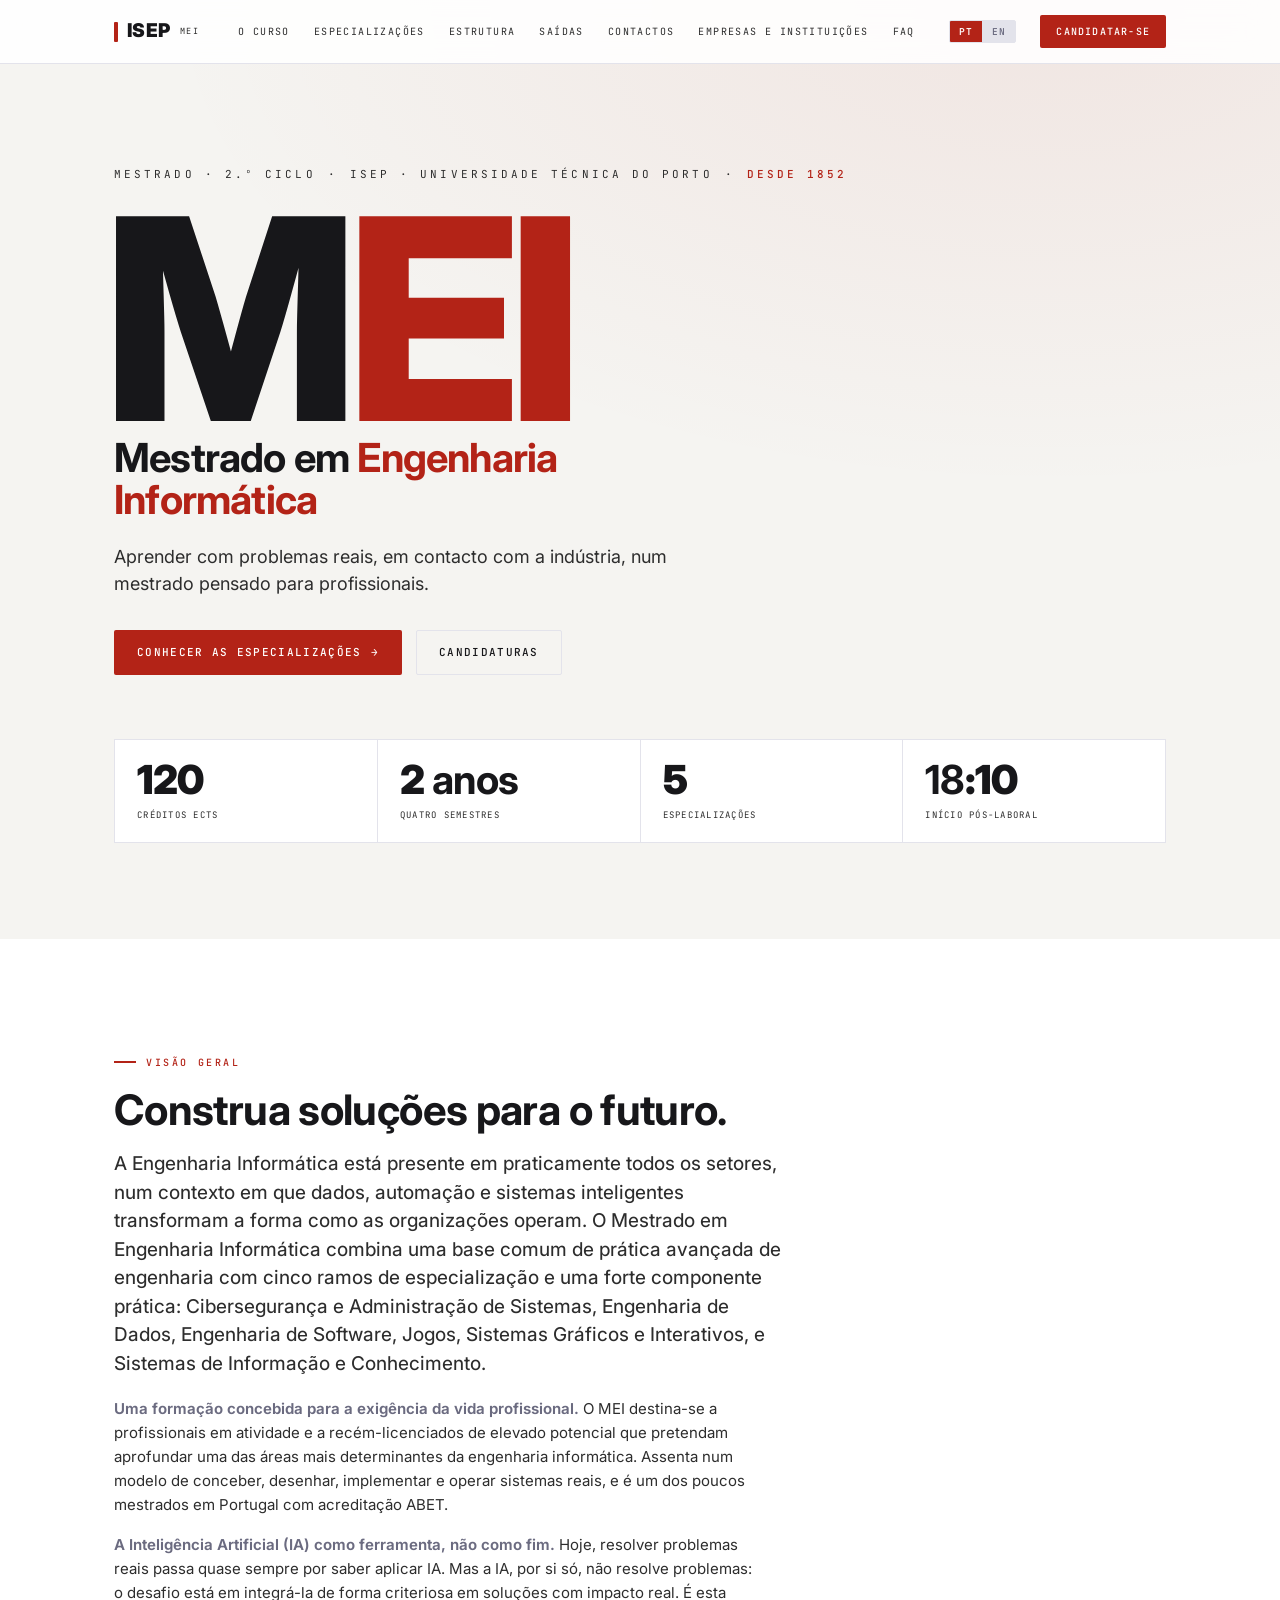
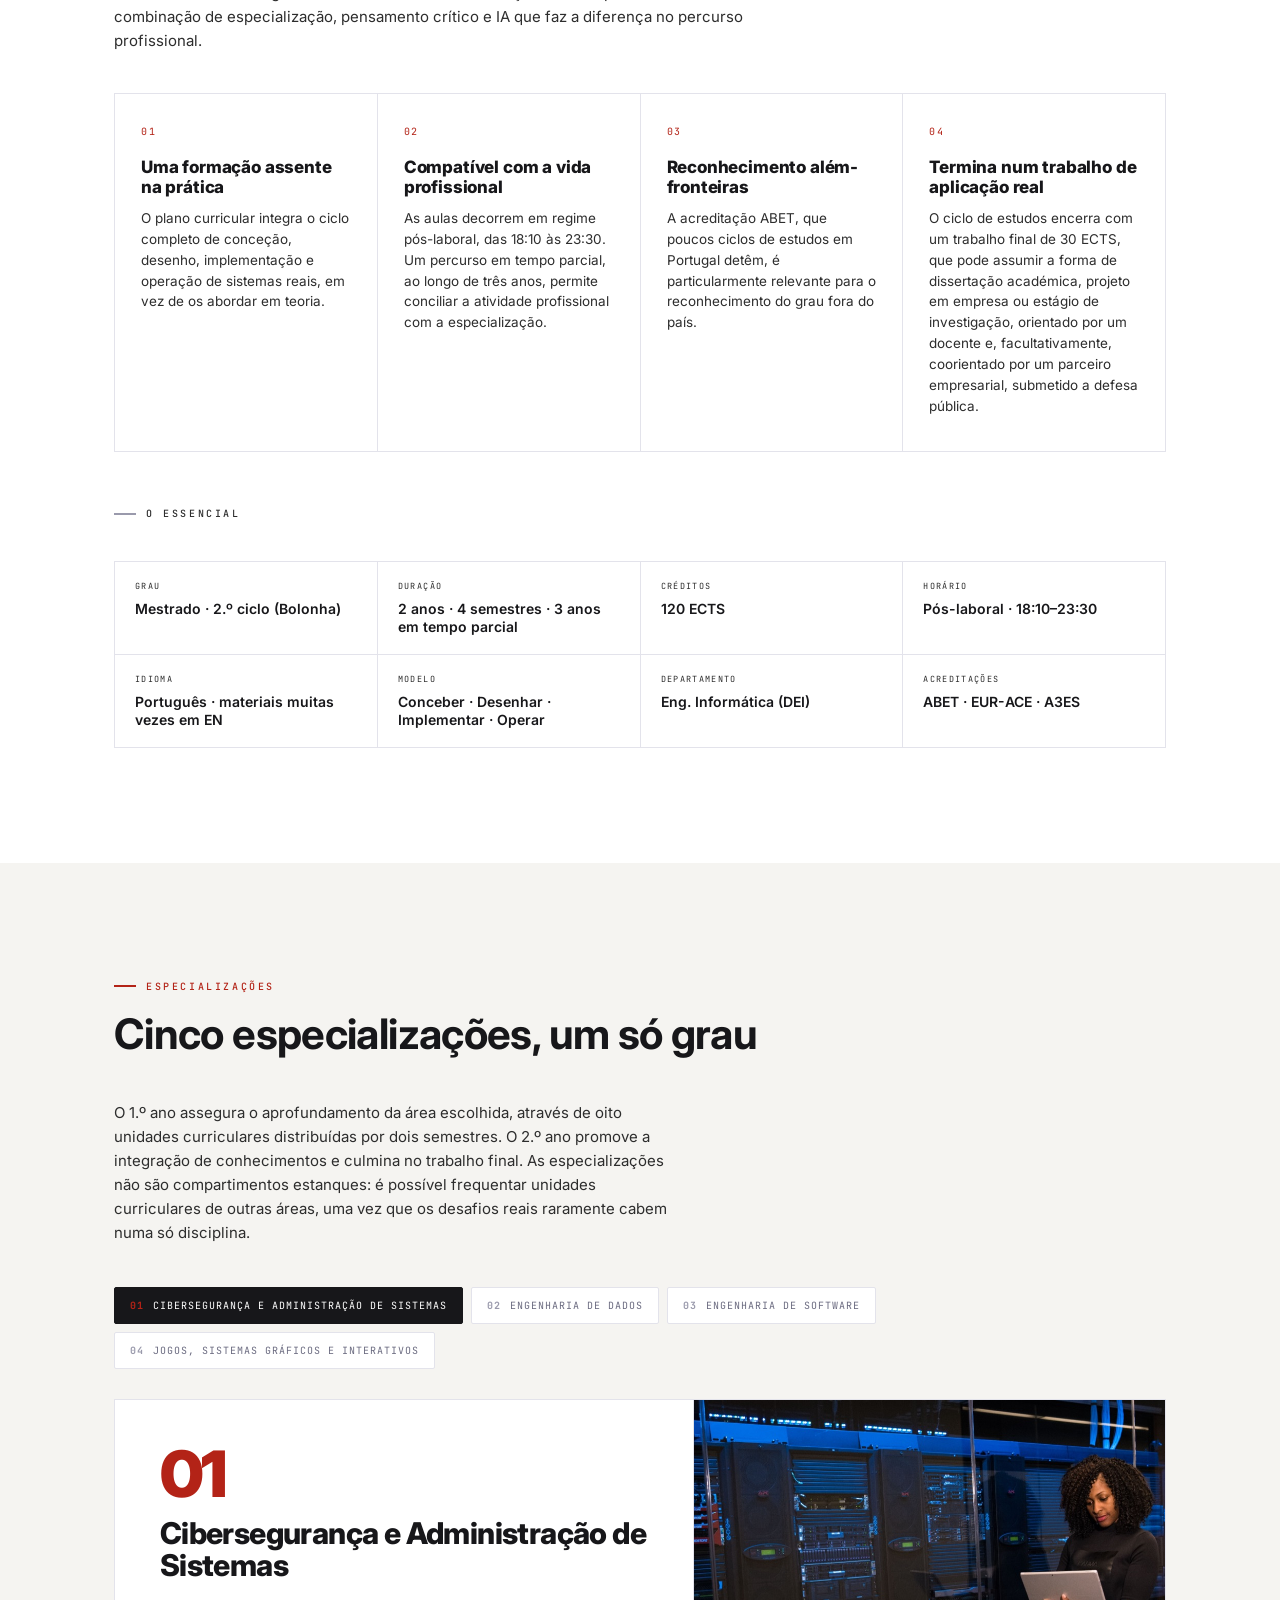
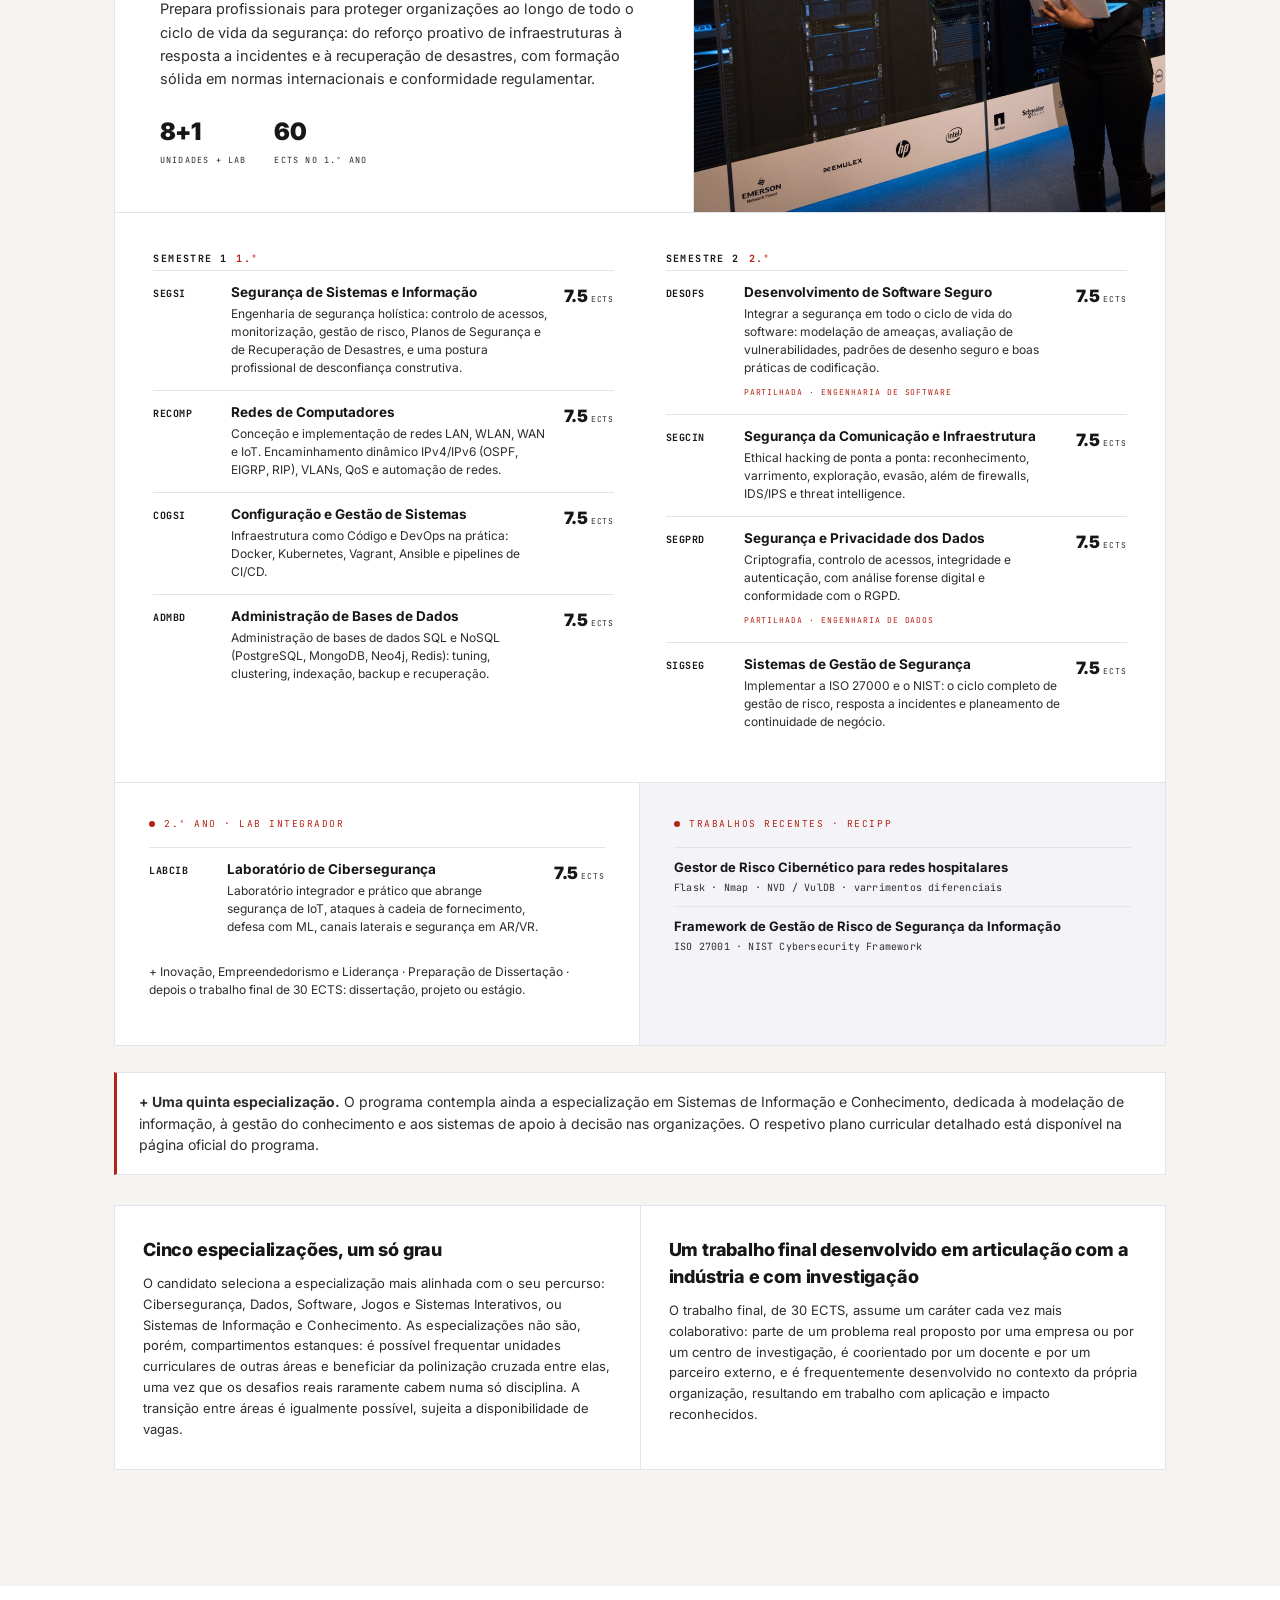
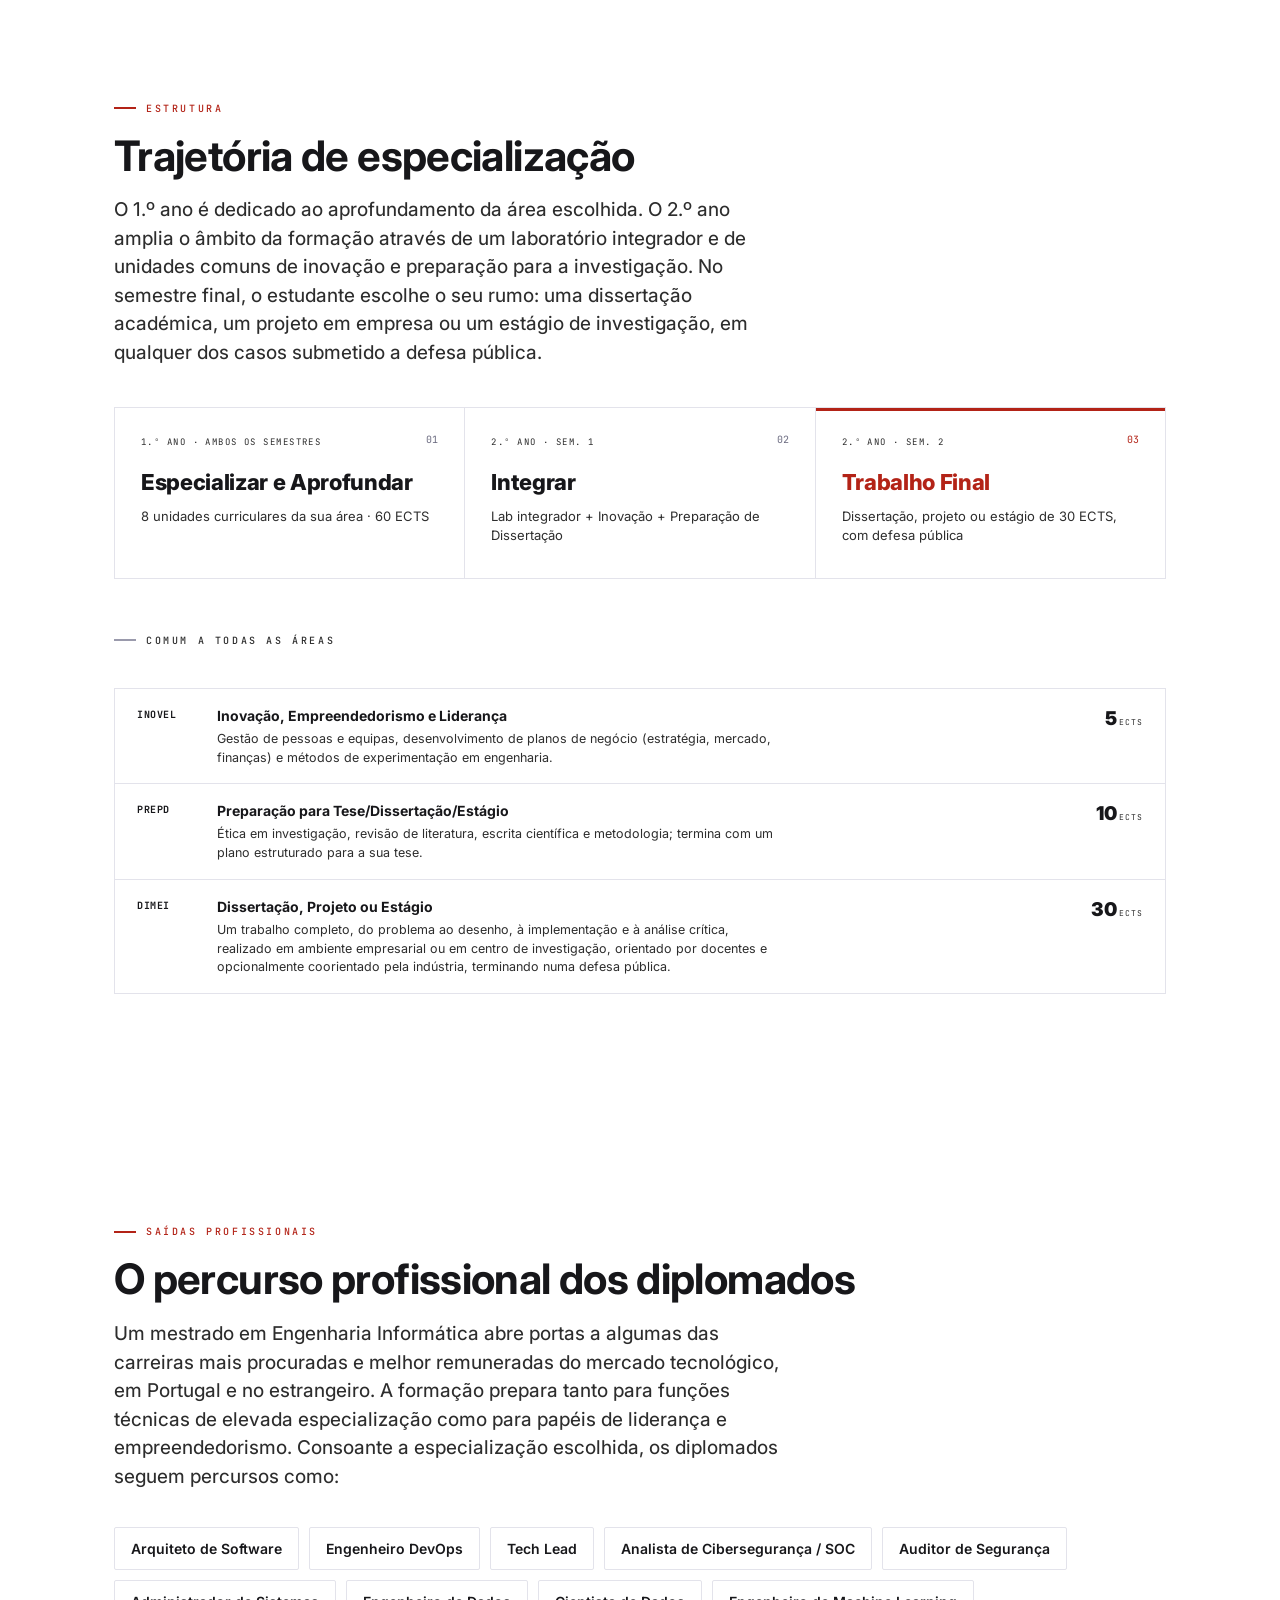
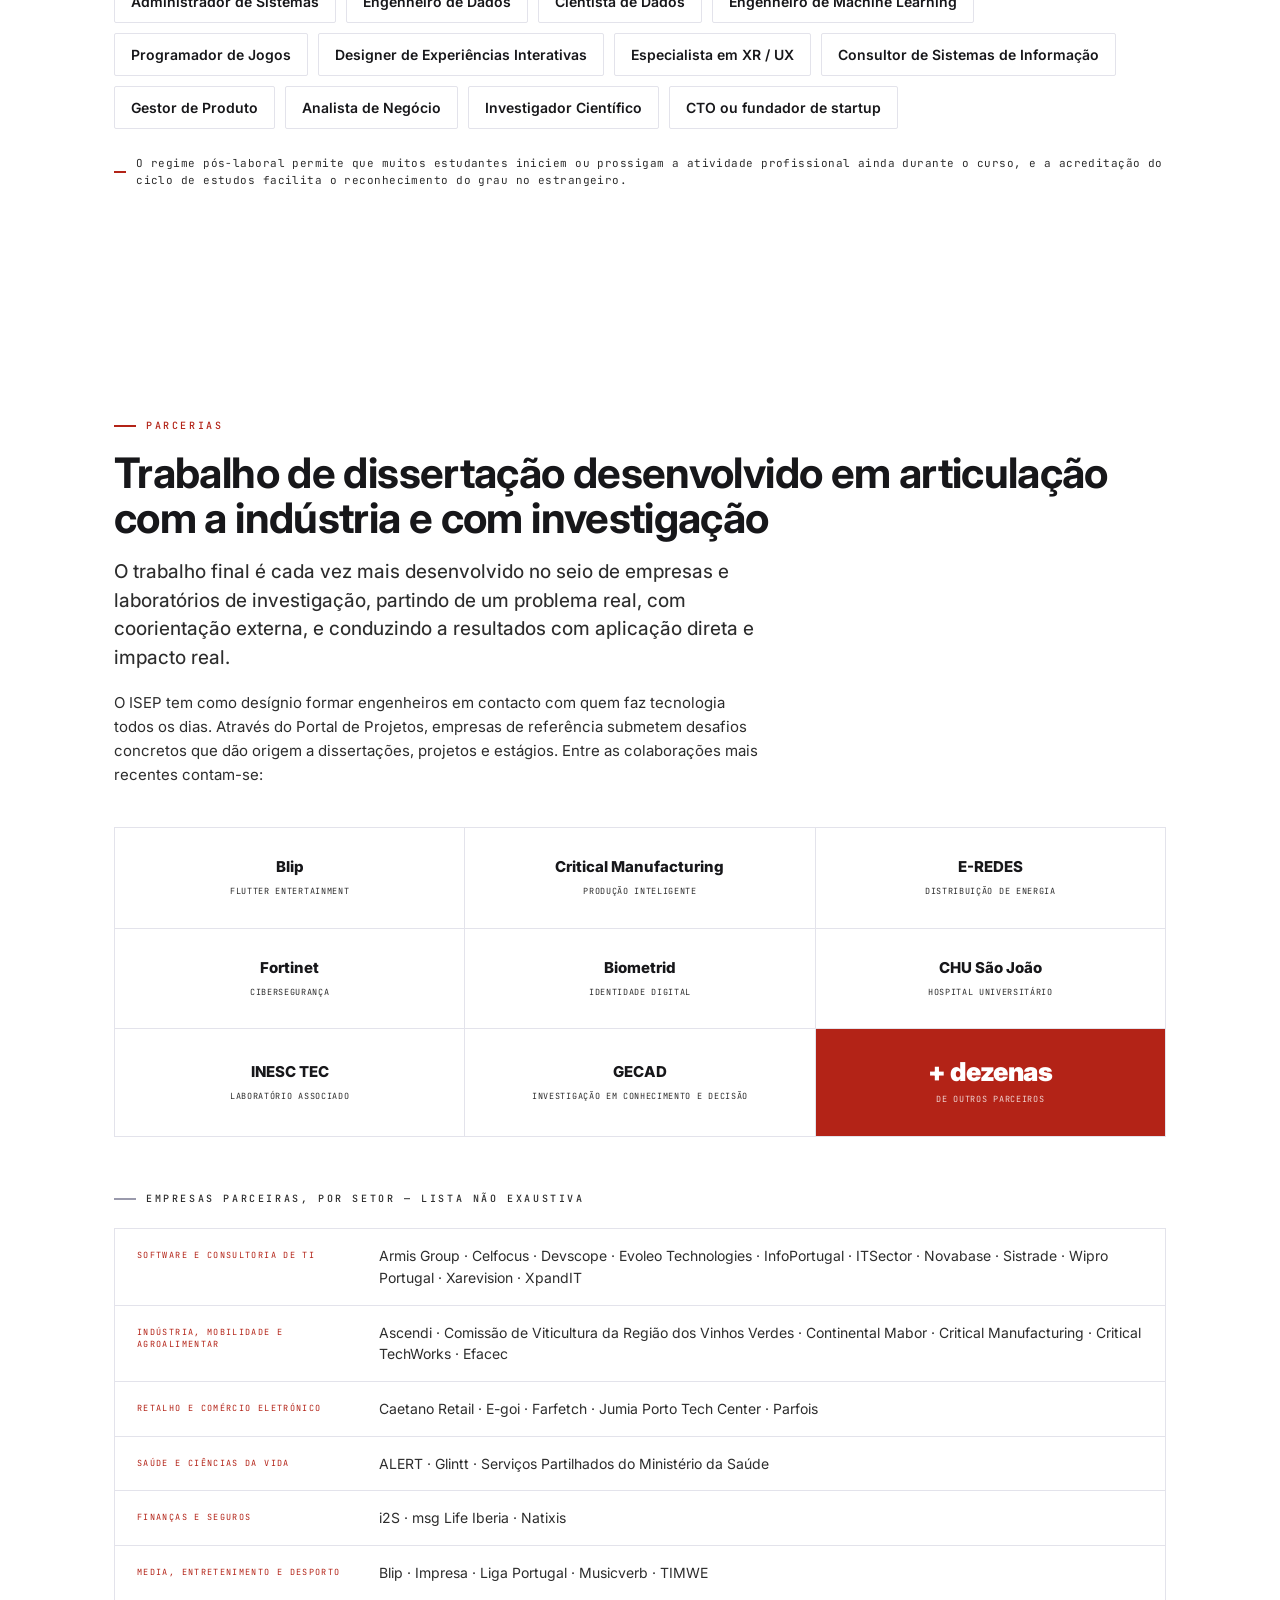
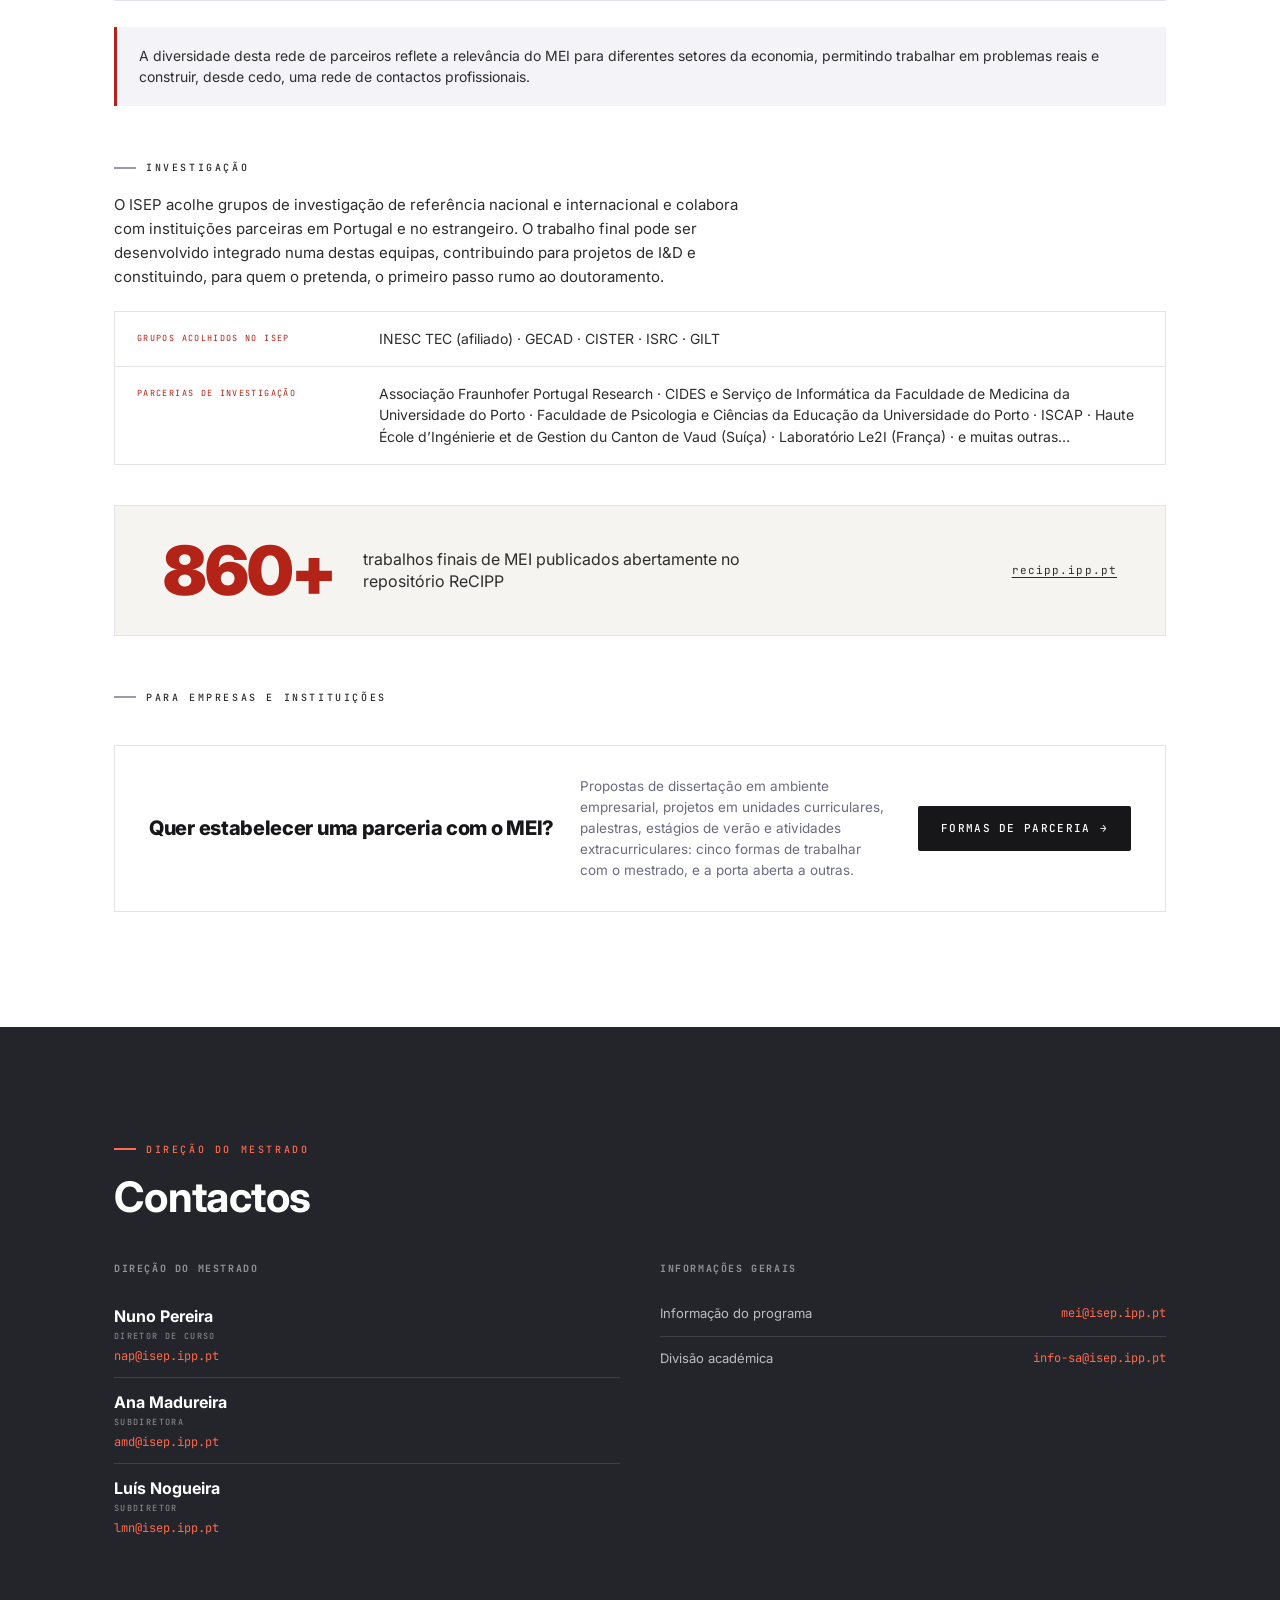
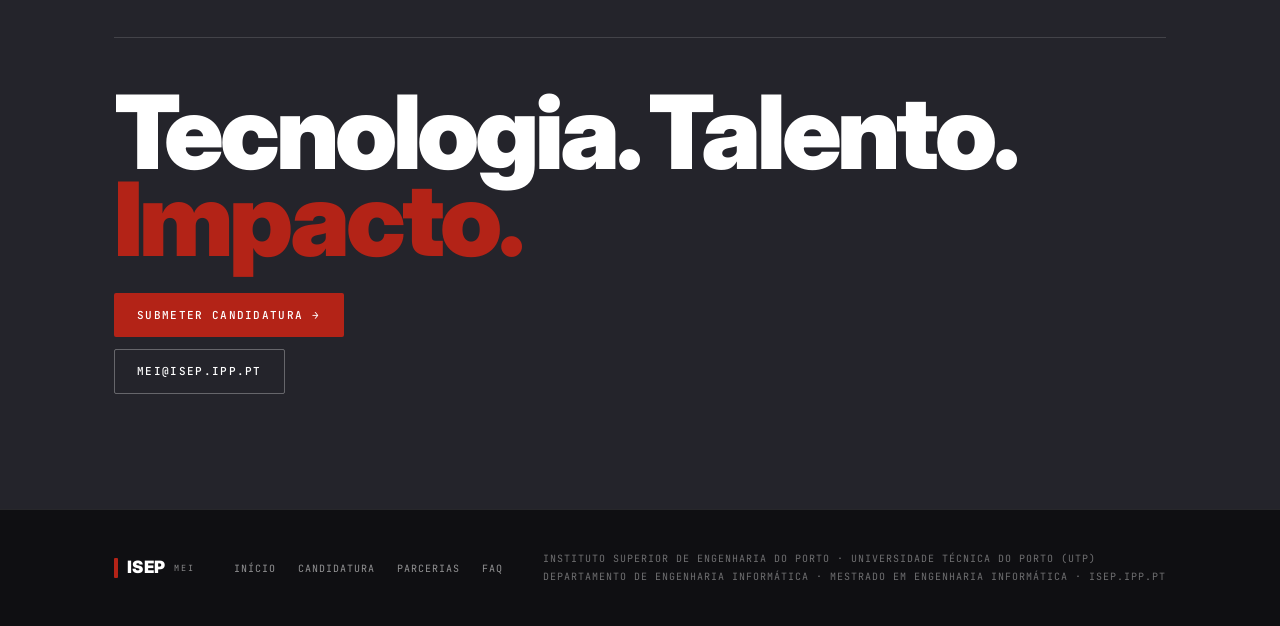
==== commit afb70c7f: "update website content" ====
--- a/index.html
+++ b/index.html
@@ -5,6 +5,8 @@
 <meta name="viewport" content="width=device-width, initial-scale=1">
 <title data-i18n="meta.home">MEI · Mestrado em Engenharia Informática · ISEP</title>
 <meta name="description" data-i18n-attr="content:meta.homeDesc" content="">
+<link rel="icon" href="favicon.ico" sizes="32x32">
+<link rel="apple-touch-icon" href="assets/apple-touch-icon.png">
 <link rel="stylesheet" href="styles.css">
 <link rel="stylesheet" href="site.css">
 </head>
--- a/site.css
+++ b/site.css
@@ -322,7 +322,6 @@
 .chips { display: flex; flex-wrap: wrap; gap: 10px; margin-top: 36px; }
 .chip { font-size: 14px; font-weight: 600; color: var(--ink-700); background: var(--paper); border: 1px solid var(--line); border-radius: 2px; padding: 10px 16px; transition: all .2s ease; }
 .chip:hover { border-color: var(--mei-red); color: var(--mei-red); transform: translateY(-2px); }
-.chip.accent { background: var(--mei-red); border-color: var(--mei-red); color: #fff; }
 .careers__note { margin-top: 26px; font-family: var(--font-mono); font-size: 11px; letter-spacing: .04em; color: var(--ink-500); display: flex; align-items: center; gap: 10px; }
 .careers__note::before { content: ""; width: 18px; height: 2px; background: var(--mei-red); }
 
@@ -553,3 +552,178 @@
   .step-row { gap: 16px; padding: 20px; }
   .step-row__no { font-size: 22px; flex: 0 0 40px; }
 }
+
+/* ============================================================
+   LIGHT VARIANT — the site default
+   ============================================================
+   Merged in from the former site-light.css. Same design system
+   tokens, same structure; what changes is the value distribution:
+   the dark stage cuts become paper and warm soft, ink carries the
+   contrast, and ISEP red does more of the signalling. Display
+   weights drop one step so the page reads calmer.
+
+   Scoped on :root rather than a body class so it applies with no
+   opt-in, while keeping the exact specificity (0,1,0 prefix) the
+   variant was authored with — every rule below still lands as a
+   deliberate override of the block above it, not a coincidence of
+   source order. To restore the dark cut, delete this section.
+
+   Deliberately NOT converted: .closing, .footer and .subhero stay
+   dark, anchoring the page bottom and the subpage headers.
+   ============================================================ */
+
+/* ---- Type: one step lighter, slightly looser tracking ---- */
+:root .h-xl { font-weight: 800; letter-spacing: -.02em; }
+:root .h-lg { font-weight: 700; letter-spacing: -.015em; }
+:root .h-md { font-weight: 700; }
+:root .lead { font-weight: 450; color: var(--ink-700); }
+:root .body { color: var(--ink-700); }
+
+/* ============================================================
+   NAV — solid and light from the top (no dark hero beneath)
+   ============================================================ */
+:root .nav,
+:root .nav.scrolled {
+  background: rgba(255,255,255,.88);
+  backdrop-filter: saturate(1.4) blur(14px);
+  -webkit-backdrop-filter: saturate(1.4) blur(14px);
+  border-bottom-color: var(--line);
+}
+:root .nav .brand__isep { color: var(--ink-900); }
+:root .nav .brand__sub { color: var(--ink-700); }
+:root .nav .nav__link { color: var(--ink-700); }
+:root .nav .nav__link:hover { color: var(--ink-900); }
+:root .nav .nav__link.active { color: var(--mei-red); }
+:root .nav .nav__burger span { background: var(--ink-900); }
+/* The bar is light in BOTH states now, so the language switch needs its
+   .scrolled treatment from the top — its unscrolled skin is white-on-white. */
+:root .nav .langsw { background: var(--line); border-color: var(--line); }
+:root .nav .langsw__b { color: var(--ink-500); }
+:root .nav .langsw__b:hover { color: var(--ink-900); }
+:root .nav .langsw__b.active { background: var(--mei-red); color: #fff; }
+
+/* ============================================================
+   HERO — paper instead of near-black
+   ============================================================ */
+:root .hero {
+  background: var(--soft-warm);
+  color: var(--ink-900);
+  min-height: auto;
+  padding-top: calc(var(--nav-h) + clamp(56px, 8vw, 104px));
+  padding-bottom: clamp(56px, 8vw, 96px);
+  align-items: flex-start;
+}
+:root .hero__hatch {
+  background: radial-gradient(120% 90% at 82% 0%, rgba(179,35,23,.07), transparent 58%);
+  opacity: 1;
+}
+:root .hero__hatch::after { display: none; }
+:root .hero__kicker { color: var(--ink-700); }
+:root .hero__kicker b { color: var(--mei-red); }
+:root .hero__mei { font-weight: 800; letter-spacing: -.045em; font-size: clamp(112px, 22vw, 300px); }
+:root .hero__title { font-weight: 700; color: var(--ink-900); }
+:root .hero__intro { color: var(--ink-700); }
+:root .hero__stats {
+  border-color: var(--line);
+  background: var(--line);
+}
+:root .hero__stat { background: var(--paper); }
+:root .hero__stat .n { color: var(--ink-900); }
+:root .hero__stat .l { color: var(--ink-700); }
+:root .hero .btn--ghost-light { color: var(--ink-900); border-color: var(--line); }
+:root .hero .btn--ghost-light:hover { border-color: var(--ink-900); background: rgba(0,0,0,.03); }
+:root .scrollcue { display: none; }
+
+/* ============================================================
+   SUBPAGE HEADER — same conversion as the hero, so Candidatura,
+   Cooperação and FAQ open on paper like the homepage does.
+   The hairline is load-bearing: Cooperação's first section is
+   itself --soft-warm, so without it the header and that section
+   would run together as one undivided block.
+   ============================================================ */
+:root .subhero {
+  background: var(--soft-warm);
+  color: var(--ink-900);
+  border-bottom: 1px solid var(--line);
+}
+:root .subhero__hatch {
+  background: radial-gradient(120% 90% at 82% 0%, rgba(179,35,23,.07), transparent 58%);
+}
+:root .subhero .eyebrow { color: var(--mei-red); }
+:root .subhero .eyebrow::before { background: var(--mei-red); }
+:root .subhero h1 { font-weight: 800; letter-spacing: -.02em; color: var(--ink-900); }
+:root .subhero p { color: var(--ink-700); }
+:root .crumb { color: var(--ink-500); }
+:root .crumb a { color: var(--ink-700); }
+:root .crumb a:hover { color: var(--ink-900); }
+
+/* ============================================================
+   STRUCTURE — the accent cell becomes a red-marked paper cell
+   ============================================================ */
+:root .arc__cell.accent { background: var(--paper); box-shadow: inset 0 3px 0 var(--mei-red); }
+:root .arc__cell.accent .arc__sem { color: var(--ink-700); }
+:root .arc__cell.accent .arc__big { color: var(--mei-red); }
+:root .arc__cell.accent .arc__sub { color: var(--ink-700); }
+
+/* ============================================================
+   ACCREDITATIONS — light section, hairline cards
+   Dormant: the site dropped the accreditations section (see the
+   note in render.js) and site.css has no base .accred rules, so
+   nothing below matches today. Kept for when the section returns.
+   ============================================================ */
+:root .accred { background: var(--soft); color: var(--ink-700); }
+:root .accred .lead { color: var(--ink-700); }
+:root .accred .eyebrow { color: var(--mei-red); }
+:root .accred .eyebrow::before { background: var(--mei-red); }
+:root .accred__grid { background: var(--line); border-color: var(--line); }
+:root .accred__card { background: var(--paper); }
+:root .accred__abbr { color: var(--ink-900); }
+:root .accred__region { color: var(--mei-red); }
+:root .accred__name { color: var(--ink-900); }
+:root .accred__desc { color: var(--ink-700); }
+:root .adv { background: var(--line); border-color: var(--line); }
+:root .adv__card { background: var(--paper); }
+:root .adv__t { color: var(--ink-900); }
+:root .adv__d { color: var(--ink-700); }
+
+/* ============================================================
+   PARTNERS — repo block goes light with a red numeral
+   ============================================================ */
+:root .partners { background: var(--paper); }
+:root .repo { background: var(--soft-warm); color: var(--ink-700); border: 1px solid var(--line); }
+:root .repo__l { color: var(--ink-700); }
+:root .repo__url { color: var(--ink-700); }
+
+/* ============================================================
+   CLOSING / CONTACTS — stays dark in the light variant,
+   pairing with the footer to anchor the page bottom.
+   The light page strips the inline white on section headings,
+   so restore it for the dark closing block.
+   ============================================================ */
+:root .closing .h-lg { color: #fff; }
+
+:root .glance__k { color: var(--ink-700); }
+:root .glance__cell { background: var(--paper); }
+:root .pillar__d { color: var(--ink-700); }
+:root .spec__blurb { color: var(--ink-700); }
+:root .course__desc { color: var(--ink-700); }
+:root .common__desc { color: var(--ink-700); }
+:root .proj__m { color: var(--ink-700); }
+:root .spec__extra { color: var(--ink-700); }
+:root .spec__metaitem .l { color: var(--ink-700); }
+:root .subsem { color: var(--ink-900); }
+:root .course__ects .u,
+:root .common__ects .u { color: var(--ink-700); }
+:root .chip { color: var(--ink-900); }
+:root .careers__note { color: var(--ink-700); }
+:root .partner__kind { color: var(--ink-700); }
+:root .callout { color: var(--ink-700); }
+:root .arc__sem { color: var(--ink-700); }
+:root .arc__sub { color: var(--ink-700); }
+:root .arc__step { color: var(--ink-500); }
+:root .eyebrow.muted { color: var(--ink-700); }
+
+/* ============================================================
+   FOOTER — stays dark in the light variant, as an anchor.
+   ============================================================ */
+:root .footer { background: var(--stage-black); border-top: 1px solid rgba(255,255,255,.1); color: rgba(255,255,255,.6); }
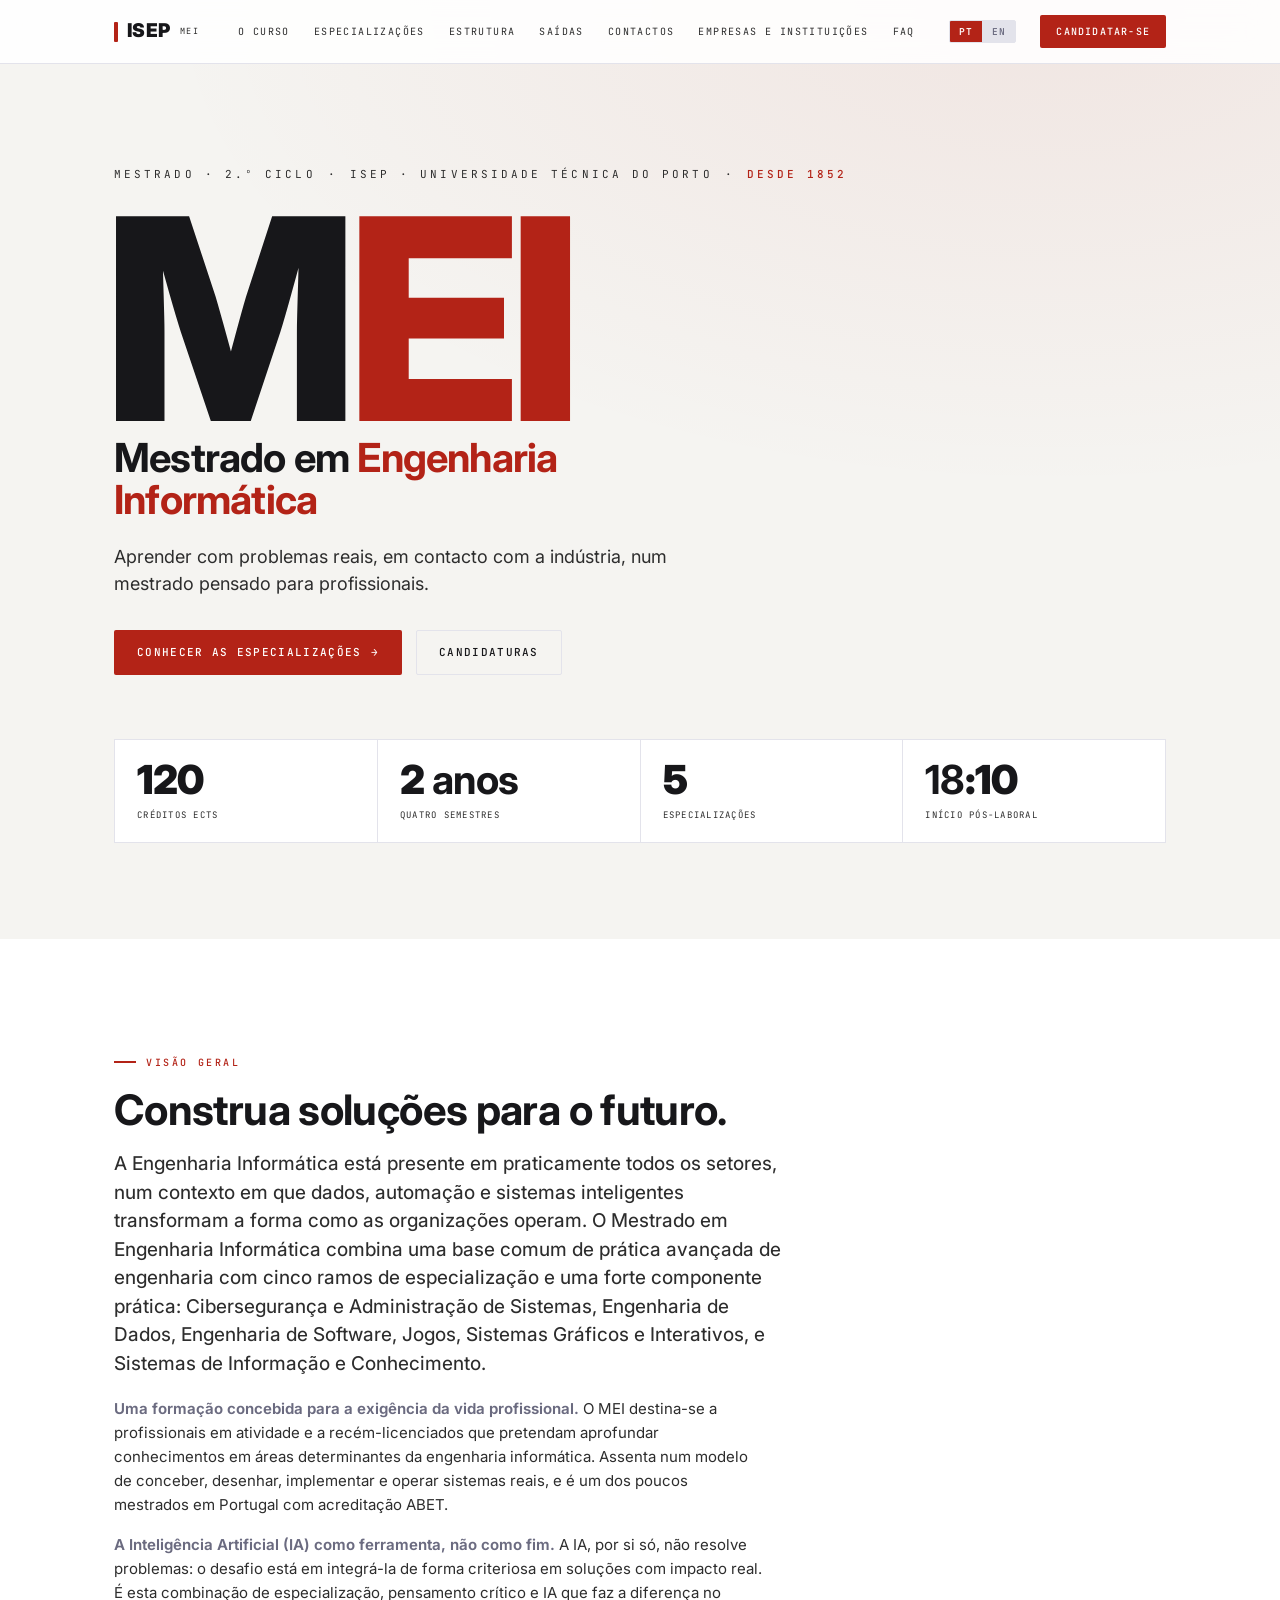
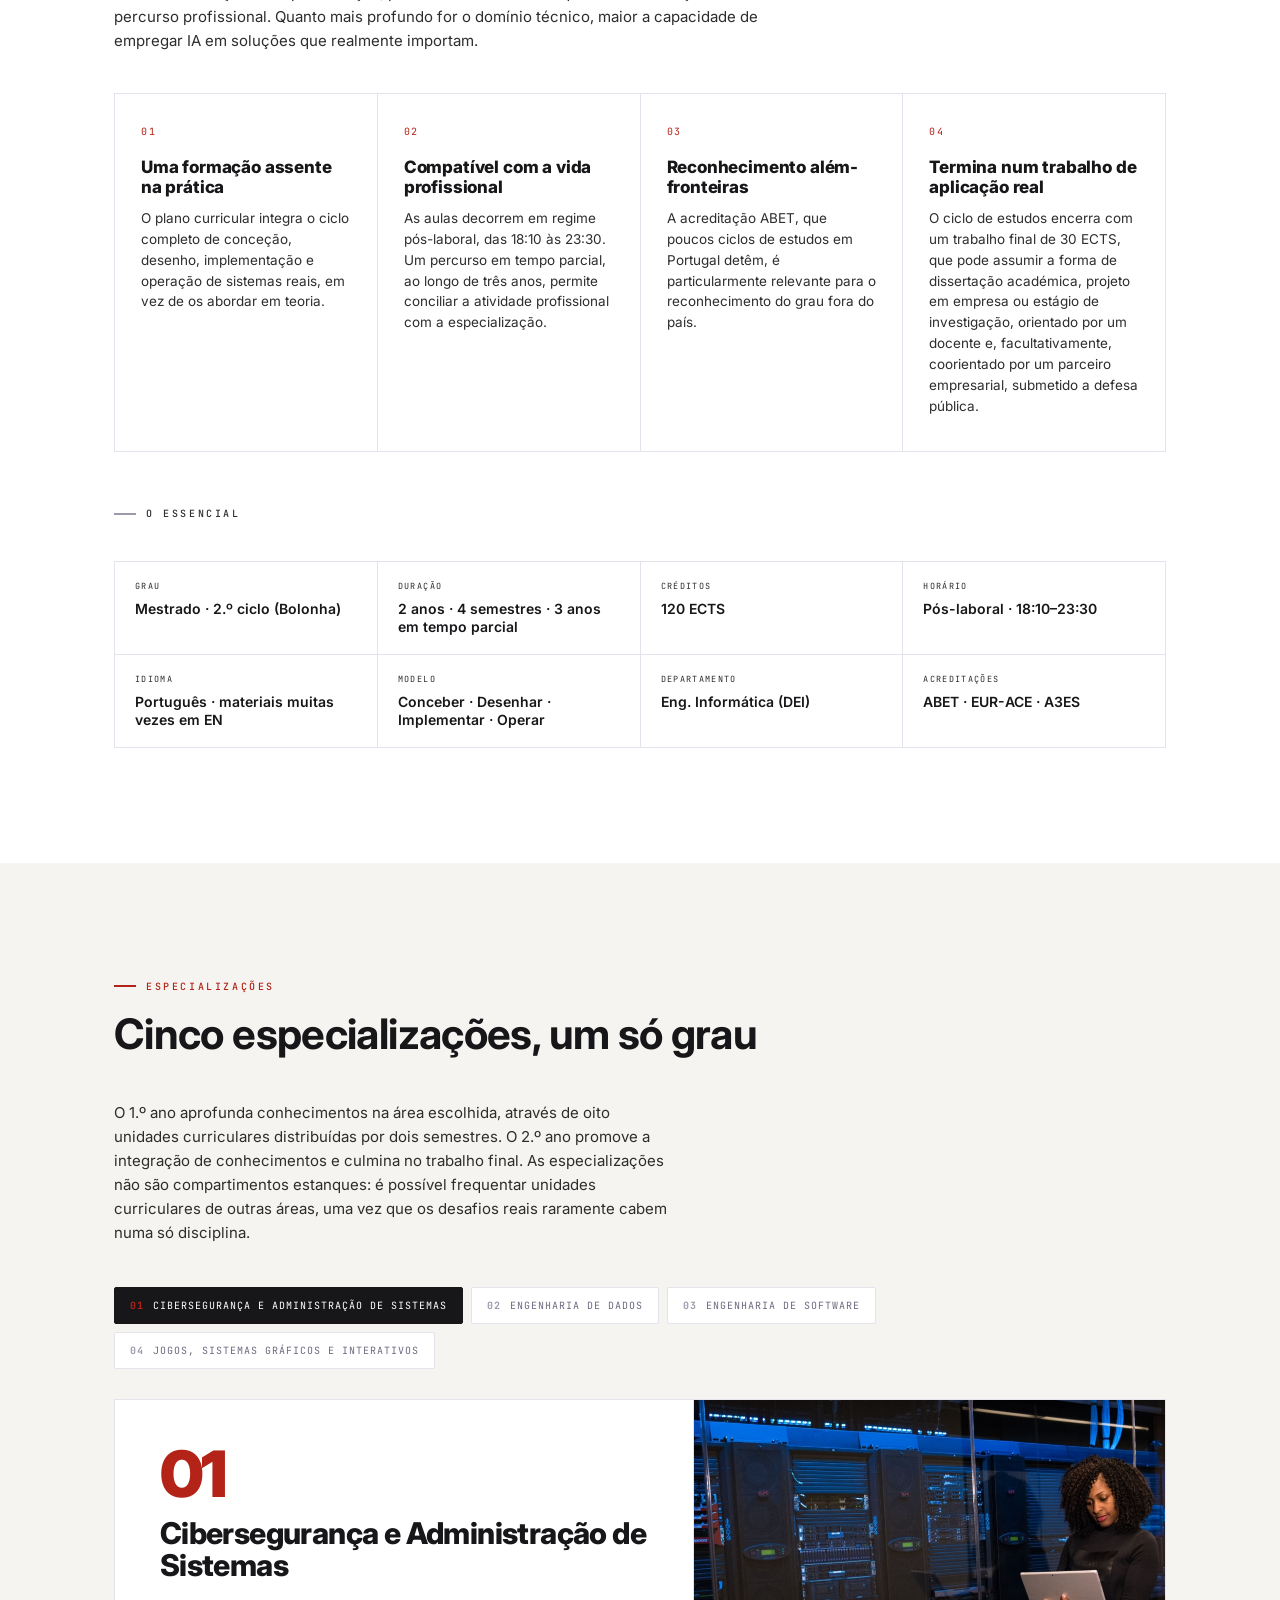
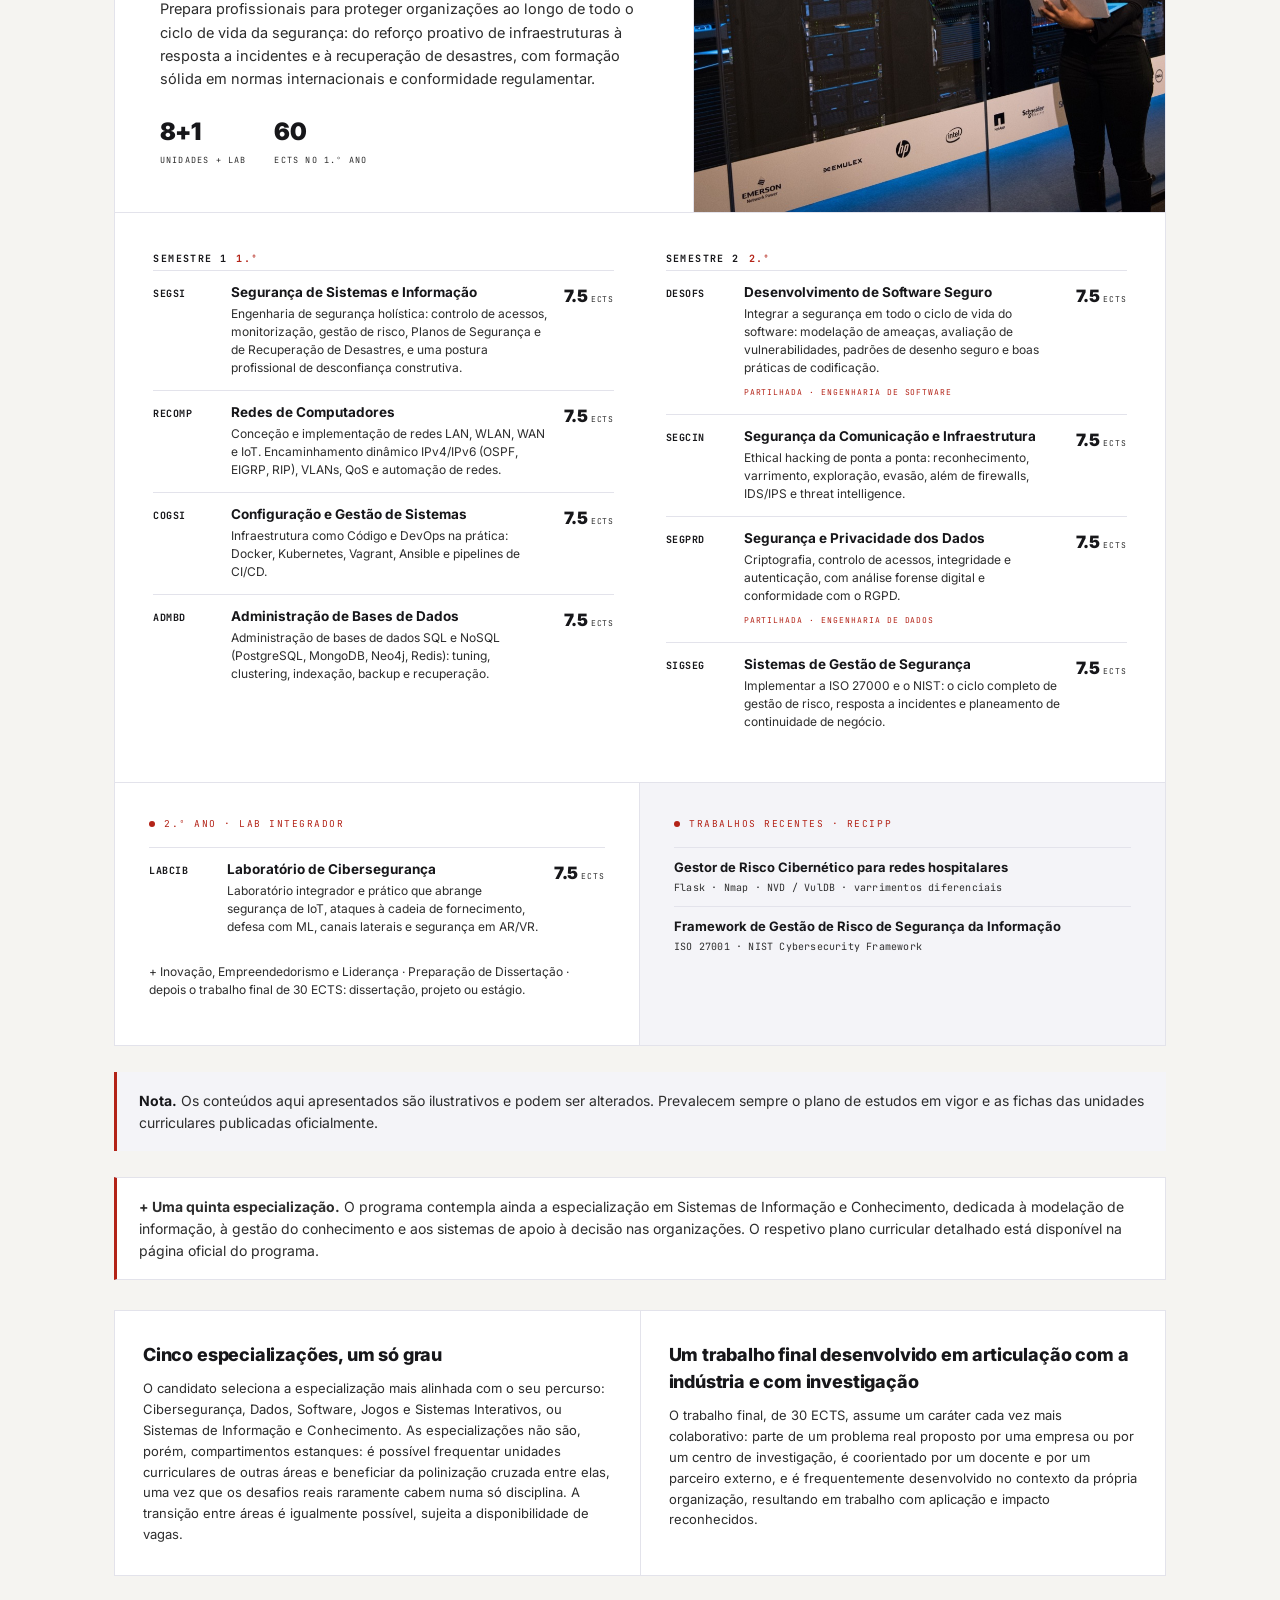
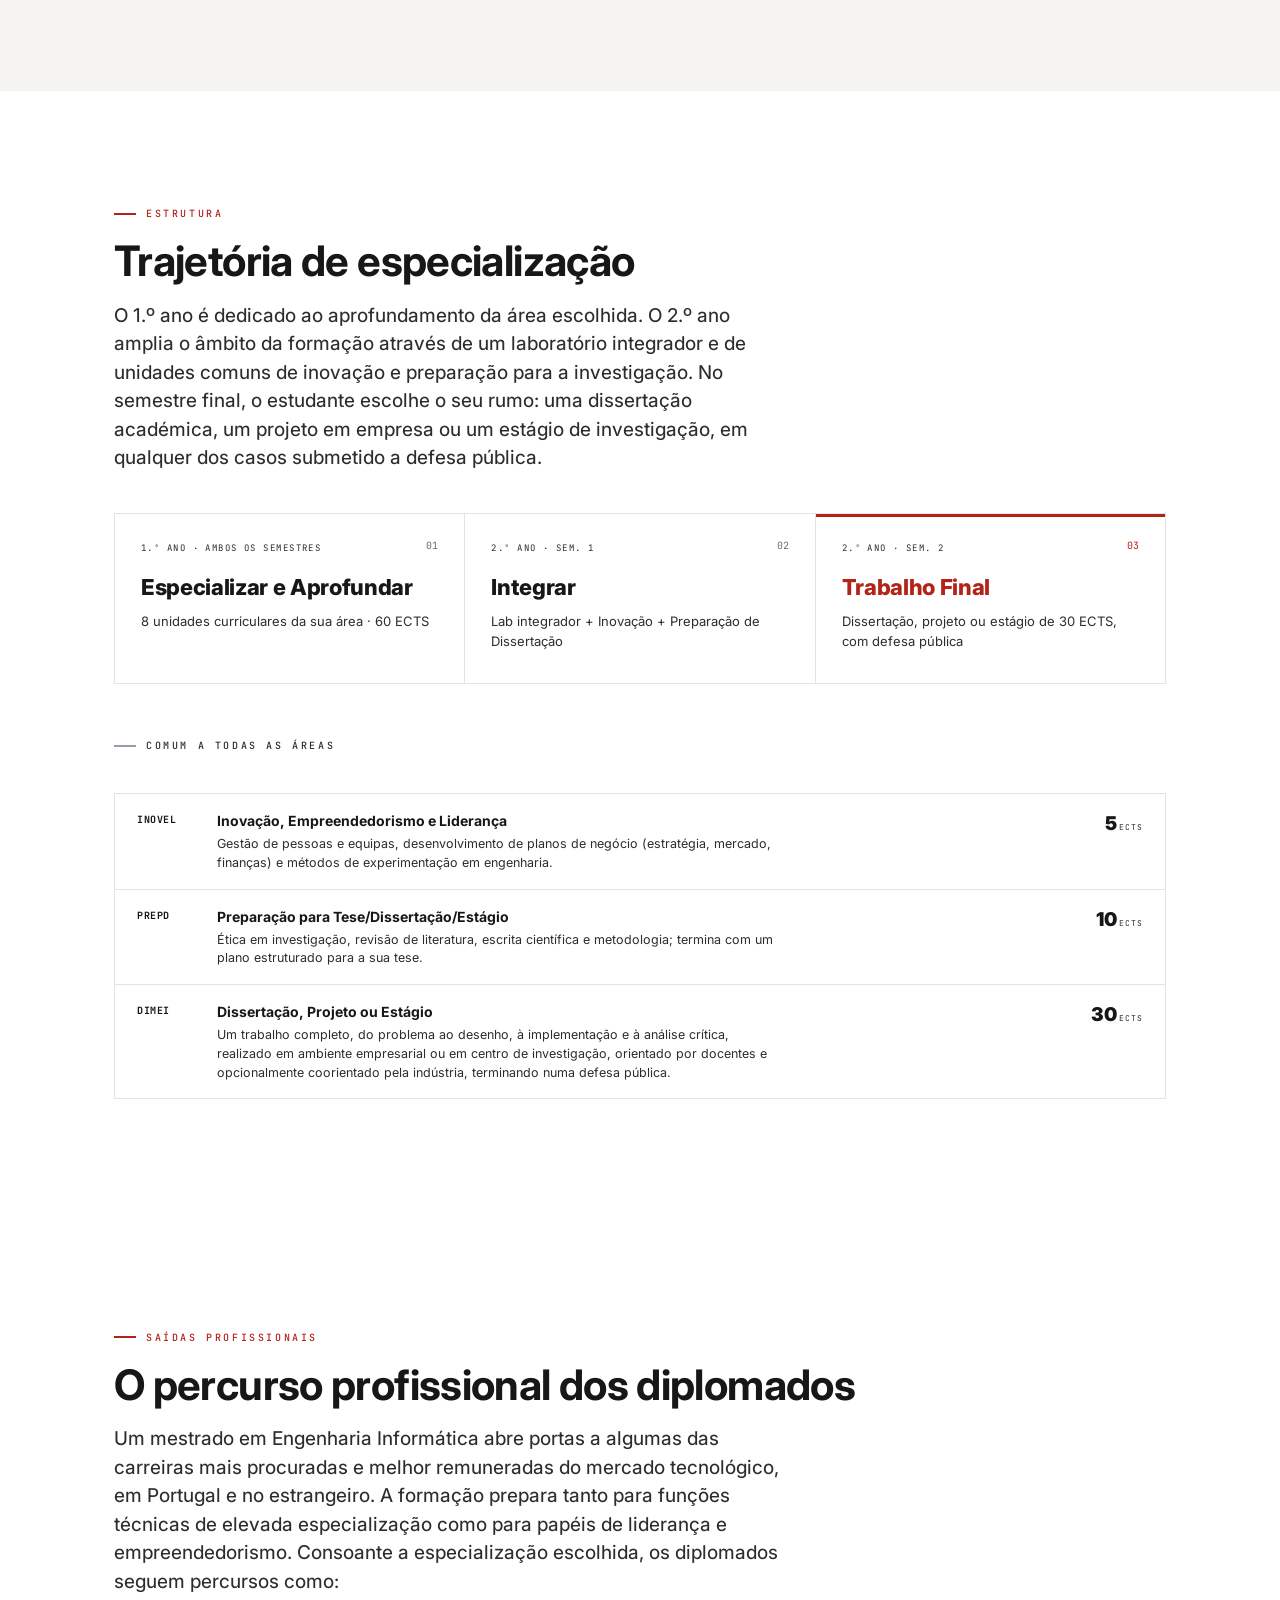
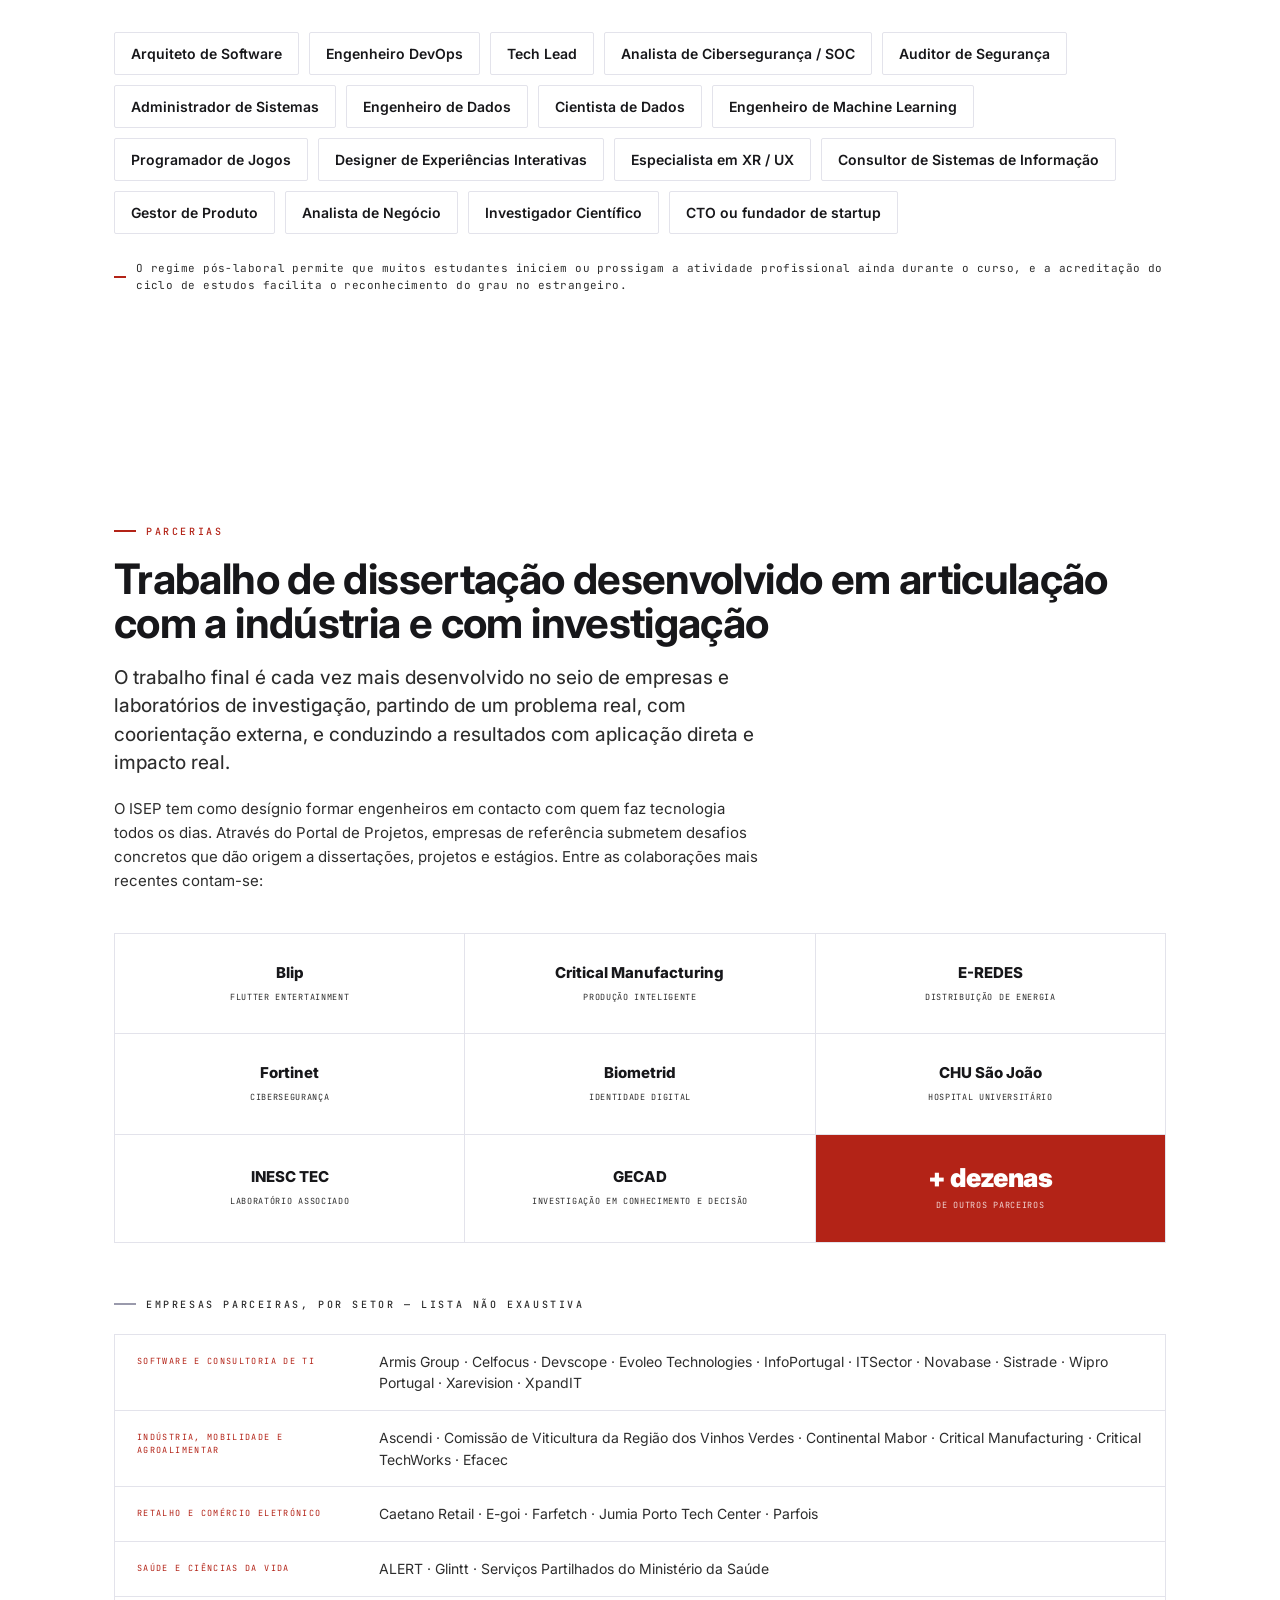
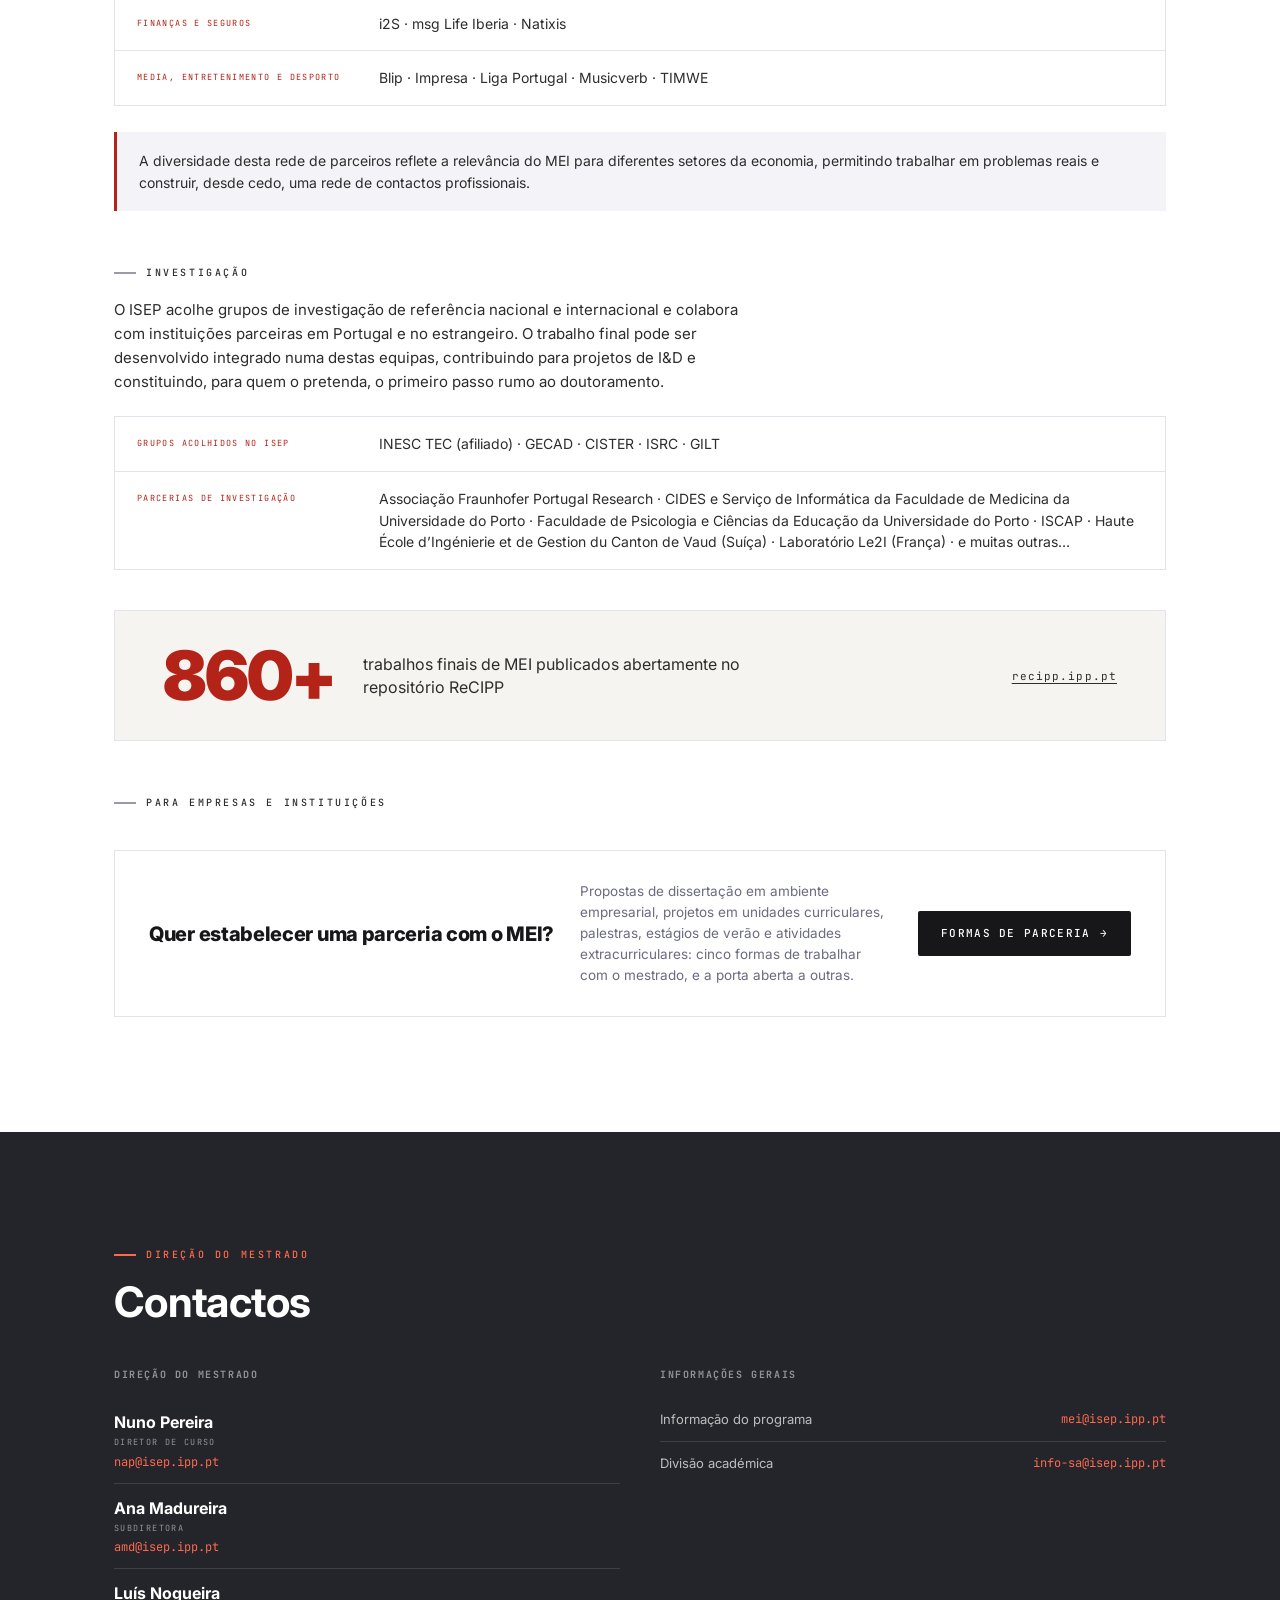
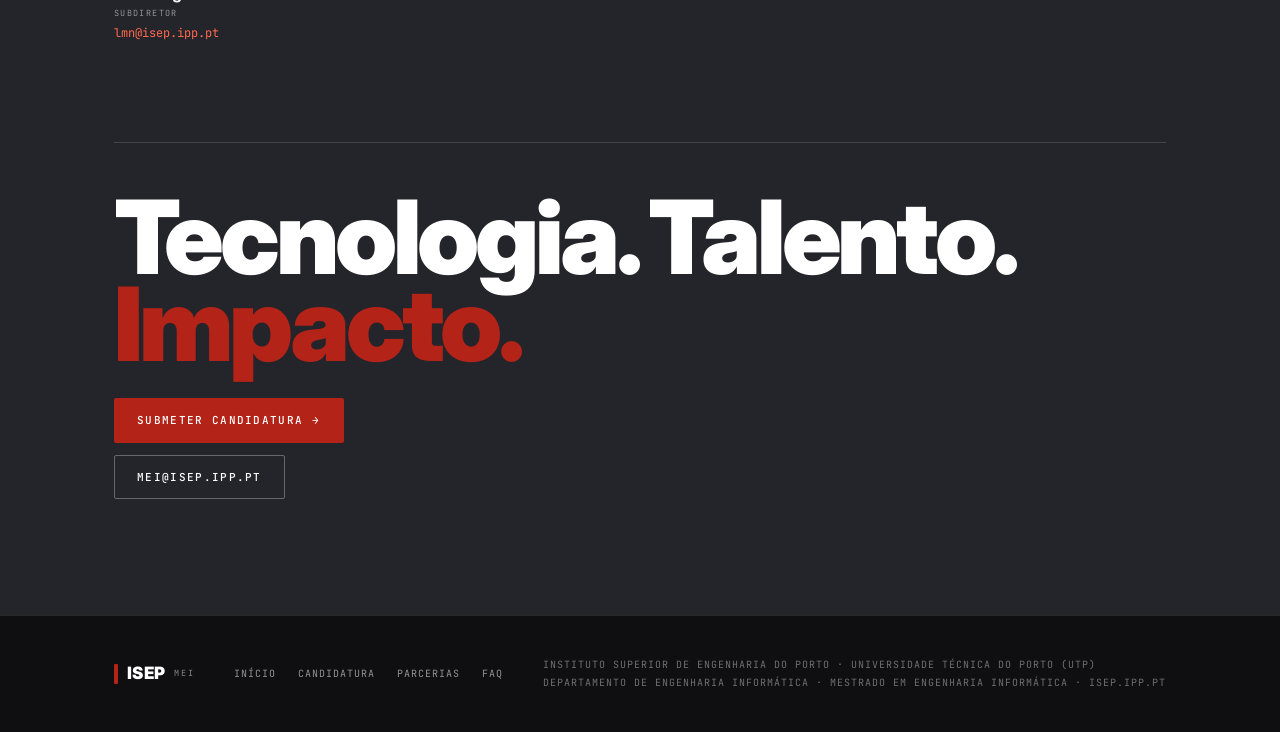
==== commit 597519a7: "update content" ====
--- a/index.html
+++ b/index.html
@@ -64,6 +64,7 @@
     </div>
     <div class="spec__tabs reveal" id="specTabs" role="tablist"></div>
     <div id="specPanel"></div>
+    <div class="callout reveal" data-i18n="spec.contentsNote"></div>
     <div class="fifth-note reveal" id="fifthNote"></div>
     <div class="adv reveal" id="adv"></div>
   </div>
